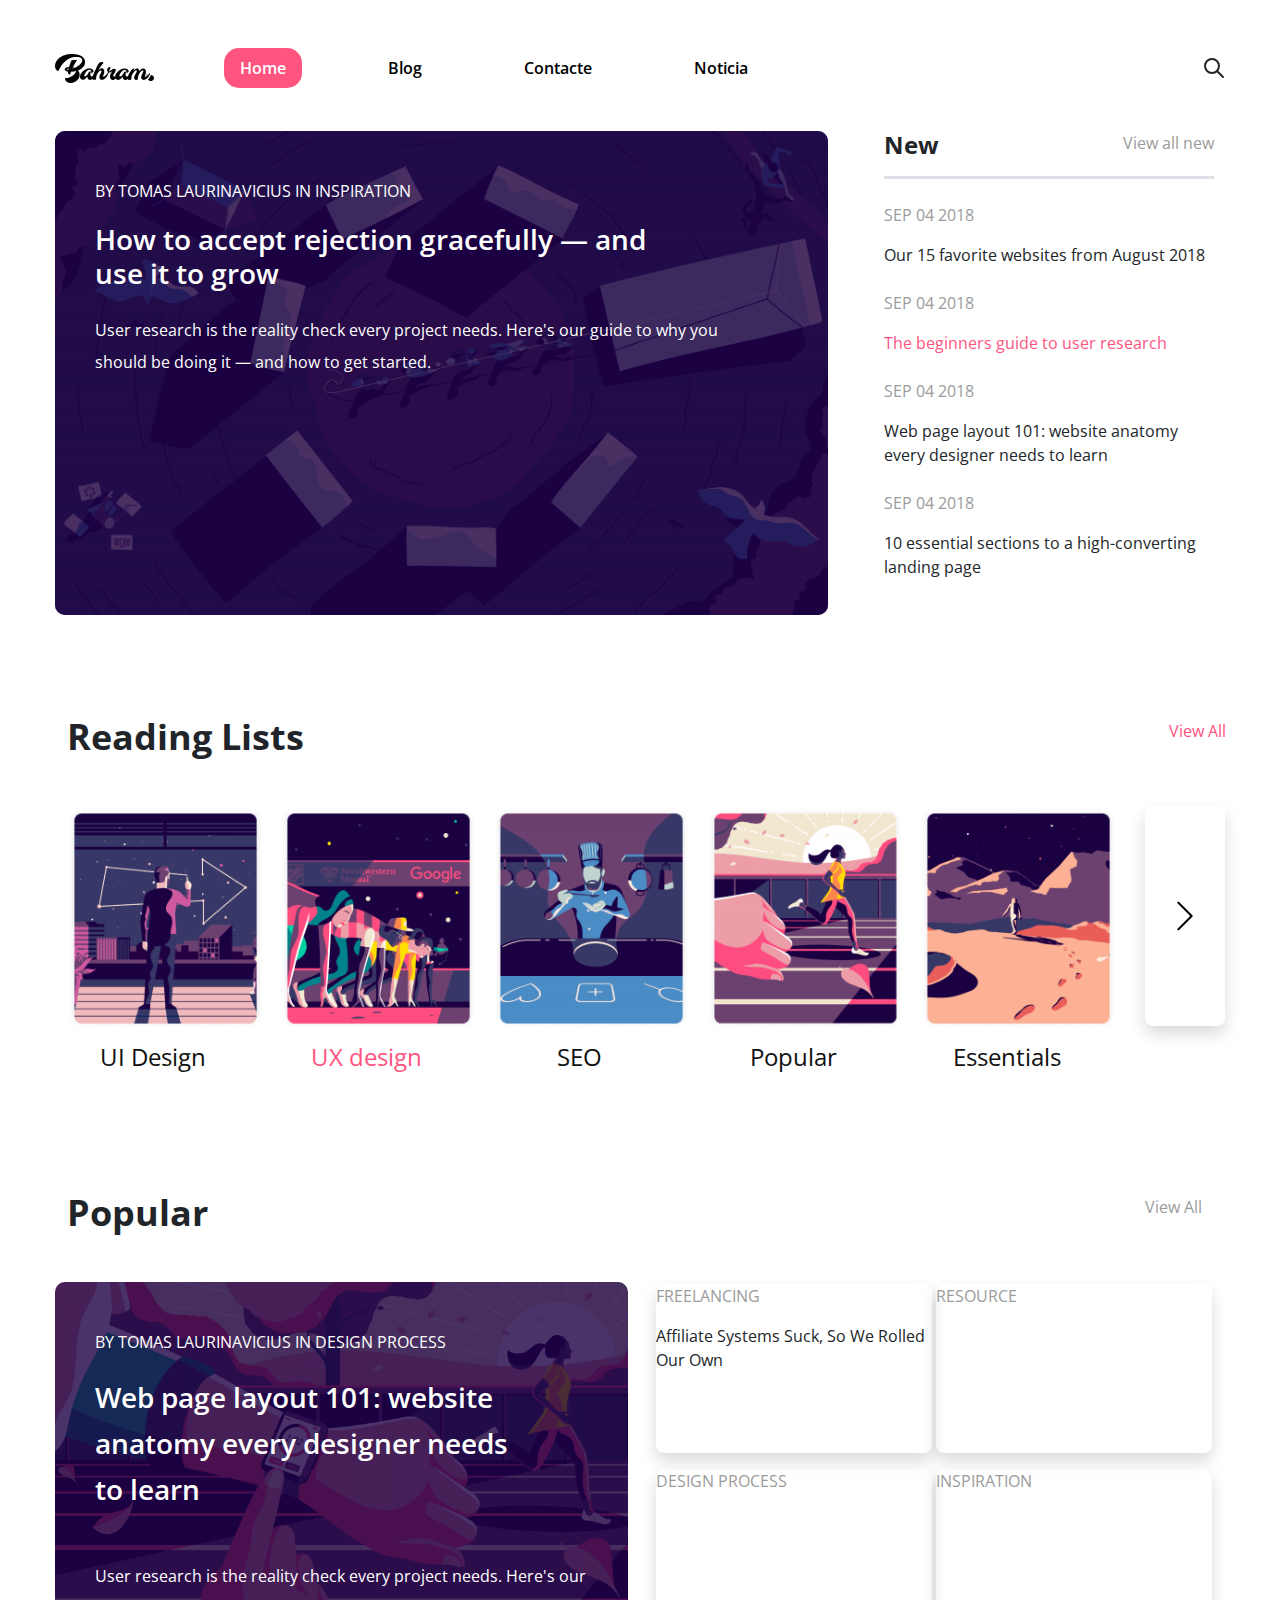
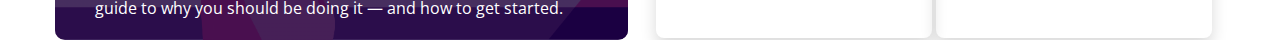
==== index.html @ f05c10e2 "Popular" ====
<!DOCTYPE html>
<html lang="es">
<head>
    <meta charset="UTF-8">
    <meta name="viewport" content="width=device-width, initial-scale=1.0">
    <link href="https://cdn.jsdelivr.net/npm/bootstrap@5.3.3/dist/css/bootstrap.min.css" rel="stylesheet" integrity="sha384-QWTKZyjpPEjISv5WaRU9OFeRpok6YctnYmDr5pNlyT2bRjXh0JMhjY6hW+ALEwIH" crossorigin="anonymous">
    <link rel="stylesheet" href="style/style.css">
    <title>Home</title>
</head>
<body>
    <nav class="nav mt-5 mx-auto" style="width: 1171px; top: 58px; height: 35px;">
        <img src="img/Group 13.png" alt="">
        <a class="nav-link active" href="index.html">Home</a>
        <a class="nav-link" href="blog.html">Blog</a>
        <a class="nav-link" href="contacte.html">Contacte</a>
        <a class="nav-link" href="noticia.html">Noticia</a>
        <svg class="ms-auto" xmlns="http://www.w3.org/2000/svg" width="24" height="24" viewBox="0 0 24 24" fill="none" stroke="currentColor" stroke-width="2" stroke-linecap="round" stroke-linejoin="round" class="icon icon-tabler icons-tabler-outline icon-tabler-search">
            <path stroke="none" d="M0 0h24v24H0z" fill="none" />
            <path d="M10 10m-7 0a7 7 0 1 0 14 0a7 7 0 1 0 -14 0" />
            <path d="M21 21l-6 -6" />
          </svg>
    </nav>
    <div class="container-fluid mt-5 mx-auto" style="width: 1171px;"">
        <div class="row">
            <div class="col-8 hero-section">
                <img src="img/a677a0724cc191592655845a5266a188.png" alt="Background Image" class="background-image">
                <div class="overlay"></div>
                <div class="content mt-4 ms-2">
                  <p class="mb-3">BY TOMAS LAURINAVICIUS IN INSPIRATION</p>
                  <h1 class="mb-4 me-4">How to accept rejection gracefully — and use it to grow</h1>
                  <p>User research is the reality check every project needs. Here's our guide to why you should be doing it — and how to get started.</p>
                </div>
              </div>
              <div class="col-4 flex-column ms-auto" style="width: 354px; height: 453px;">
                <div class="d-flex pb-2 border-3 border-bottom">
                      <h4>New</h4>
                      <a class="ms-auto" href="">View all new</a>
                </div>
                    <div class="mt-4" >
                        <p style="color: #9B9B9B;">SEP 04 2018</p>
                        <p>Our 15 favorite websites from August 2018</p>
                    </div>
                <div class="mt-4" >
                    <p style="color: #9B9B9B;">SEP 04 2018</p>
                    <p style="color: var(--pink);">The beginners guide to user research</p>
                </div>
                <div class="mt-4" >
                    <p style="color: #9B9B9B;">SEP 04 2018</p>
                    <p>Web page layout 101: website anatomy every designer needs to learn</p>
                </div>
                <div class="mt-4" >
                    <p style="color: #9B9B9B;">SEP 04 2018</p>
                    <p>10 essential sections to a high-converting landing page</p>
                </div>
            </div>  
        </div>
        <div class="reading-lists" style="width: 1171px; height: 376px;">
            <div class="d-flex">
                <h2 class="mb-5">Reading Lists</h2>
                <a class="ms-auto me-2 p-1" href="">View All</a>
            </div>
             <div class="targetes row" style="width: 1171px; height: 277px;">
                 <div style="width: 197px; height: 279px;"> 
                    <img class="mb-2" src="img/Card.png" alt="">
                    <p class="text-center">UI Design</p>
                </div>
                <div style="width: 197px; height: 279px;"> 
                    <img class="mb-2" src="img/Card (1).png" alt="">
                    <p class="text-center" style="color: var(--pink);">UX design</p>
                </div>
                <div style="width: 197px; height: 279px;"> 
                    <img class="mb-2" src="img/Card (2).png" alt="">
                    <p class="text-center">SEO</p>
                </div>
                <div style="width: 197px; height: 279px;"> 
                    <img class="mb-2" src="img/Card (3).png" alt="">
                    <p class="text-center">Popular</p>
                </div>
                <div class="me-4" style="width: 197px; height: 279px;"> 
                    <img class="mb-2" src="img/Card (4).png" alt="">
                    <p class="text-center">Essentials</p>
                </div>
                <div class="drag-right shadow rounded-3" style="width: 80px; height: 220px;">
                    <img class="mx-auto" src="img/right-arrow (1).png" alt="">
                </div>
            </div>
        </div>
        <div class="d-flex popular">
            <h2 class="mb-5">Popular</h2>
            <a class="ms-auto me-2 p-1" href="">View All</a>
        </div>
        <div class="row">
            <div class="col-6 hero-section-popular" style="width: 573px; height: 358px;">
                <img src="img/d3fda0de9f2787bb0ec6930c5475d3fd.png" alt="Background Image" class="background-image" style="width: 573px; height: 358px;">
                <div class="overlay" style="width: 573px; height: 358px;"></div>
                <div class="content-popular mt-4 ms-2 me-2">
                  <p class="mb-3">BY TOMAS LAURINAVICIUS IN DESIGN PROCESS</p>
                  <h3 class="mb-5 me-5 ">Web page layout 101: website anatomy every designer needs to learn</h3>
                  <p>User research is the reality check every project needs. Here's our guide to why you should be doing it — and how to get started.</p>
                </div>
              </div>
              <div class="col-6 row ms-1 my-auto">
                <div class="col-6">
                    <div class="shadow rounded-3 mb-3" style="width: 276px; height: 169px;">
                        <p class="m" style="color: #9B9B9B;">FREELANCING</p>
                        <p class="">Affiliate Systems Suck, So We Rolled Our Own</p>
                    </div>
                    <div class="shadow rounded-3" style="width: 276px; height: 169px;">
                        <p style="color: #9B9B9B;">DESIGN PROCESS</p>
                        <p></p>
                  </div>
                </div>
                <div class="col-6 ">
                    <div class="shadow rounded-3 mb-3" style="width: 276px; height: 169px;">
                        <p style="color: #9B9B9B;">RESOURCE</p>
                        <p></p>
                  </div>
                  <div class="shadow rounded-3 " style="width: 276px; height: 169px;">
                    <p style="color: #9B9B9B;">INSPIRATION</p>
                    <p></p>
              </div>
                </div>
            </div>  
        </div>


    </div>

</body>
<script src="https://cdn.jsdelivr.net/npm/@popperjs/core@2.11.8/dist/umd/popper.min.js" integrity="sha384-I7E8VVD/ismYTF4hNIPjVp/Zjvgyol6VFvRkX/vR+Vc4jQkC+hVqc2pM8ODewa9r" crossorigin="anonymous"></script>
<script src="https://cdn.jsdelivr.net/npm/bootstrap@5.3.3/dist/js/bootstrap.min.js" integrity="sha384-0pUGZvbkm6XF6gxjEnlmuGrJXVbNuzT9qBBavbLwCsOGabYfZo0T0to5eqruptLy" crossorigin="anonymous"></script>
<script src="js/linkactiu.js"></script>
</html>
---- style/style.css ----
@import url('https://fonts.googleapis.com/css2?family=Caveat:wght@400..700&family=Lato:ital,wght@0,100;0,300;0,400;0,700;0,900;1,100;1,300;1,400;1,700;1,900&family=Open+Sans:ital,wght@0,300..800;1,300..800&family=Roboto:ital,wght@0,100;0,300;0,400;0,500;0,700;0,900;1,100;1,300;1,400;1,500;1,700;1,900&display=swap');

:root{
    --pink: #FF5480;
}

body{
    font-family: 'Open Sans', sans-serif;
    font-weight: 400;
    border-color: #D8D8D8;
}

.nav-link{
    text-decoration: none;
    color: #000000  ;
    font-weight: 600;
    margin-left: 70px;
}

h2{
    font-size: 36px;
    font-weight: 700;
}

.nav-link:hover{
    color: #000000;
}

a{
    text-decoration: none;
    color: #9B9B9B;
}

.title{
    font-size: 28px;
}

h6{
    font-size: 16px;
}

nav{
    
    background-color: #ffffff;
    display: flex;
    align-items: center;
}


.container-fluid{
    margin-top: 100px;
}

.container-fluid h4{
    font-weight: 700;
}



.nav-link.active{
    background-color: var(--pink);
    color: #FFFFFF;
    border-radius: 15px;
}

.hero-section {
    position: relative;
    width: 773px;
    height: 484px;
    display: flex;
    color: white;
    font-family: 'Open', sans-serif;
  }

  .background-image {
    border-radius: 10px;
    position: absolute;
    top: 0;
    left: 0;
    width: 100%;
    height: 100%;
    object-fit: cover; /* Para ajustar la imagen */
    z-index: 1;
  }

  .overlay {
    border-radius: 10px;
    position: absolute;
    top: 0;
    left: 0;
    width: 100%;
    height: 100%;
    background-color: rgba(27, 0, 66,0.8); /* Cambia el color y la opacidad */
    z-index: 2;
  }
  
  .content {
    width: 668px;
    height: 236px;
    line-height: 2;
    font-family: 'Open Sans', sans-serif;
    color: #FFFFFF;
    z-index: 3; /* Se asegura que esté sobre la imagen y el overlay */
    padding: 20px;
  }

  .content h1 {
    font-size: 28px;
    font-weight: 600;
  }

/*Reading Lists*/

.reading-lists{
    margin-top: 100px;
    font-size: 28px;
}

.reading-lists a{
    font-size: 16px;
    text-decoration: none;
    color: var(--pink);
}

.reading-lists h2{
    font-weight: 700;
}

.targetes{
    color: #111210;
    justify-content: space-between;
}

.targetes img{
    width: 197px;
    height: 225px;
}

.targetes p{
    font-size: 24px;
}

.drag-right img{
    width: 32px;
    height: 32px;
}

.drag-right{
    align-items: center;
    display: flex;
}

/*Popular*/


.popular-image{
    border-radius: 10px;
    position: absolute;
    top: 0;
    left: 0;
    width: 100%;
    height: 100%;
    object-fit: cover; /* Para ajustar la imagen */
    z-index: 1;
}

.hero-section-popular{
    position: relative;
    width: 773px;
    height: 484px;
    display: flex;
    color: white;
    font-family: 'Open', sans-serif;
}

.content-popular{
    width: 668px;
    height: 236px;
    line-height: 2;
    font-family: 'Open Sans', sans-serif;
    color: #FFFFFF;
    z-index: 3; /* Se asegura que esté sobre la imagen y el overlay */
    padding: 20px;

}

.content-popular h3{
    font-size: 28px;
    font-weight: 600;
    line-height: 46px;
}

.popular{
    margin-top: 100px;
}
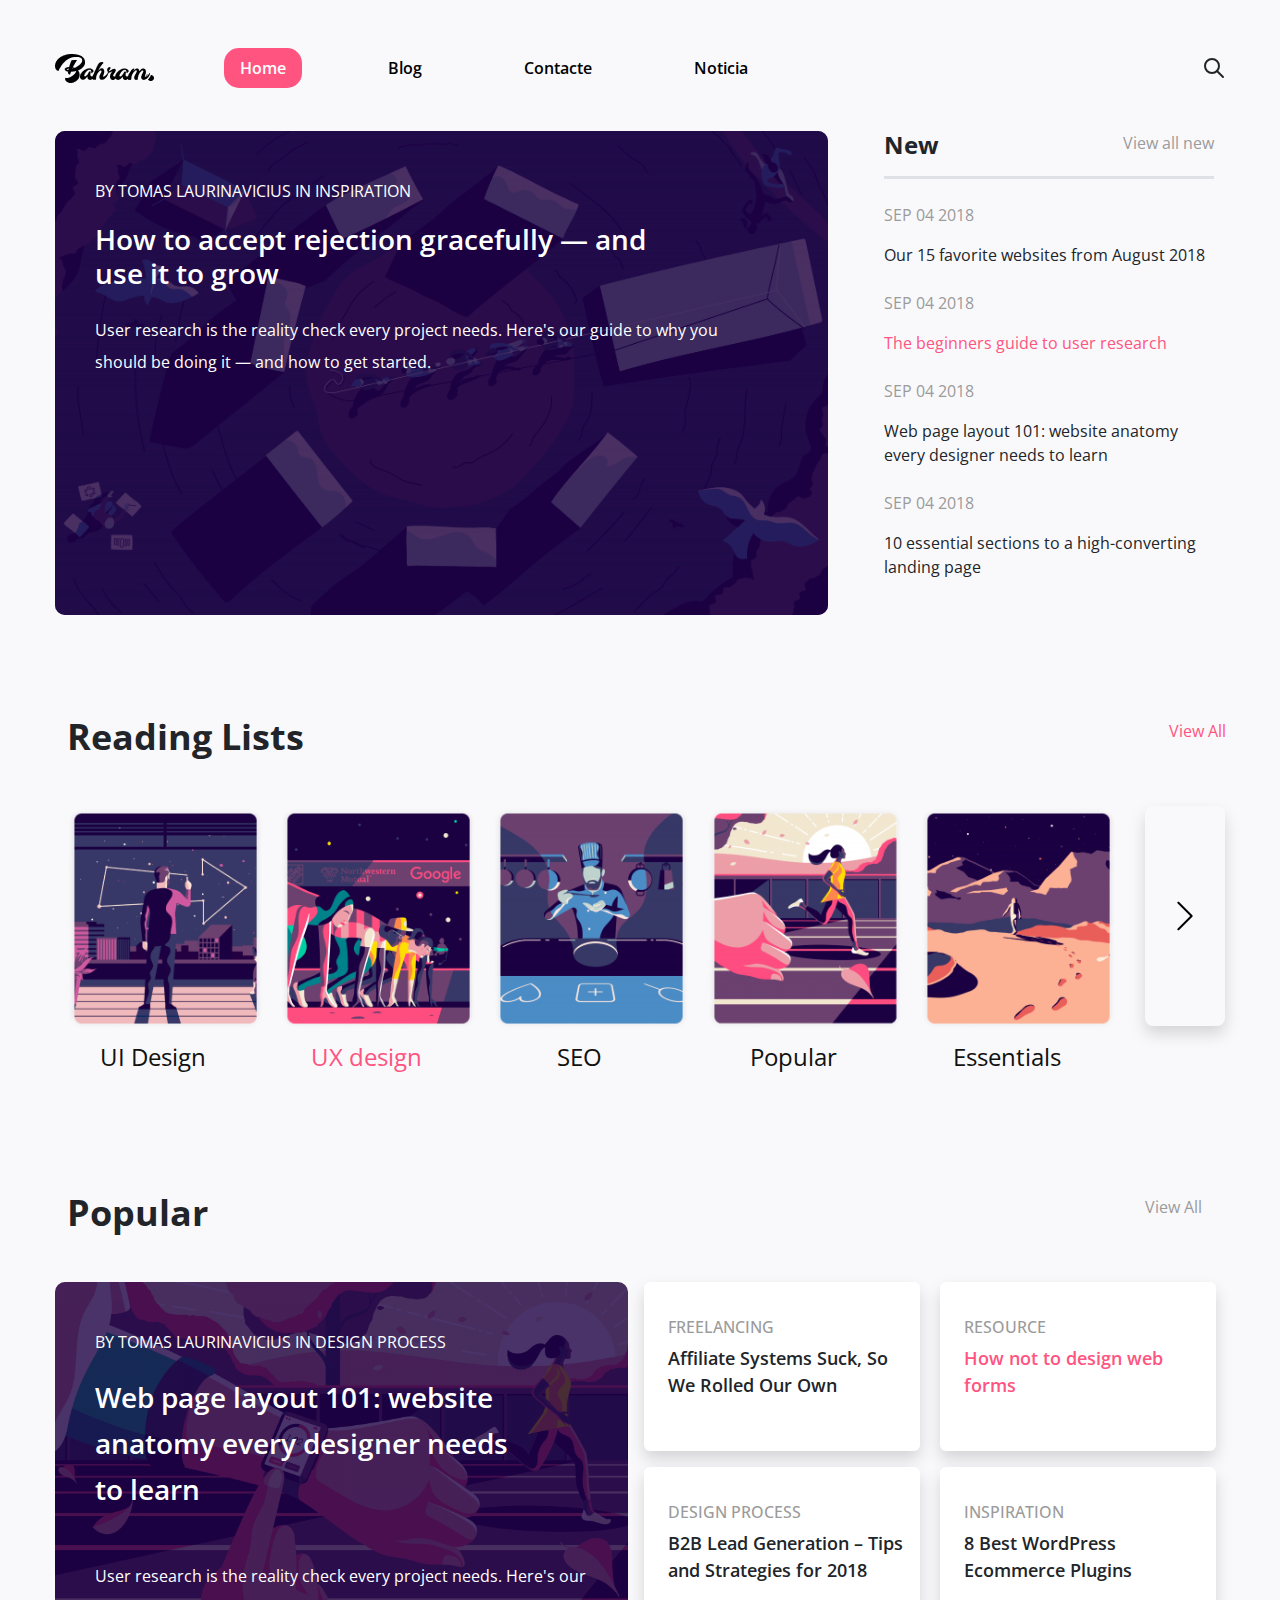
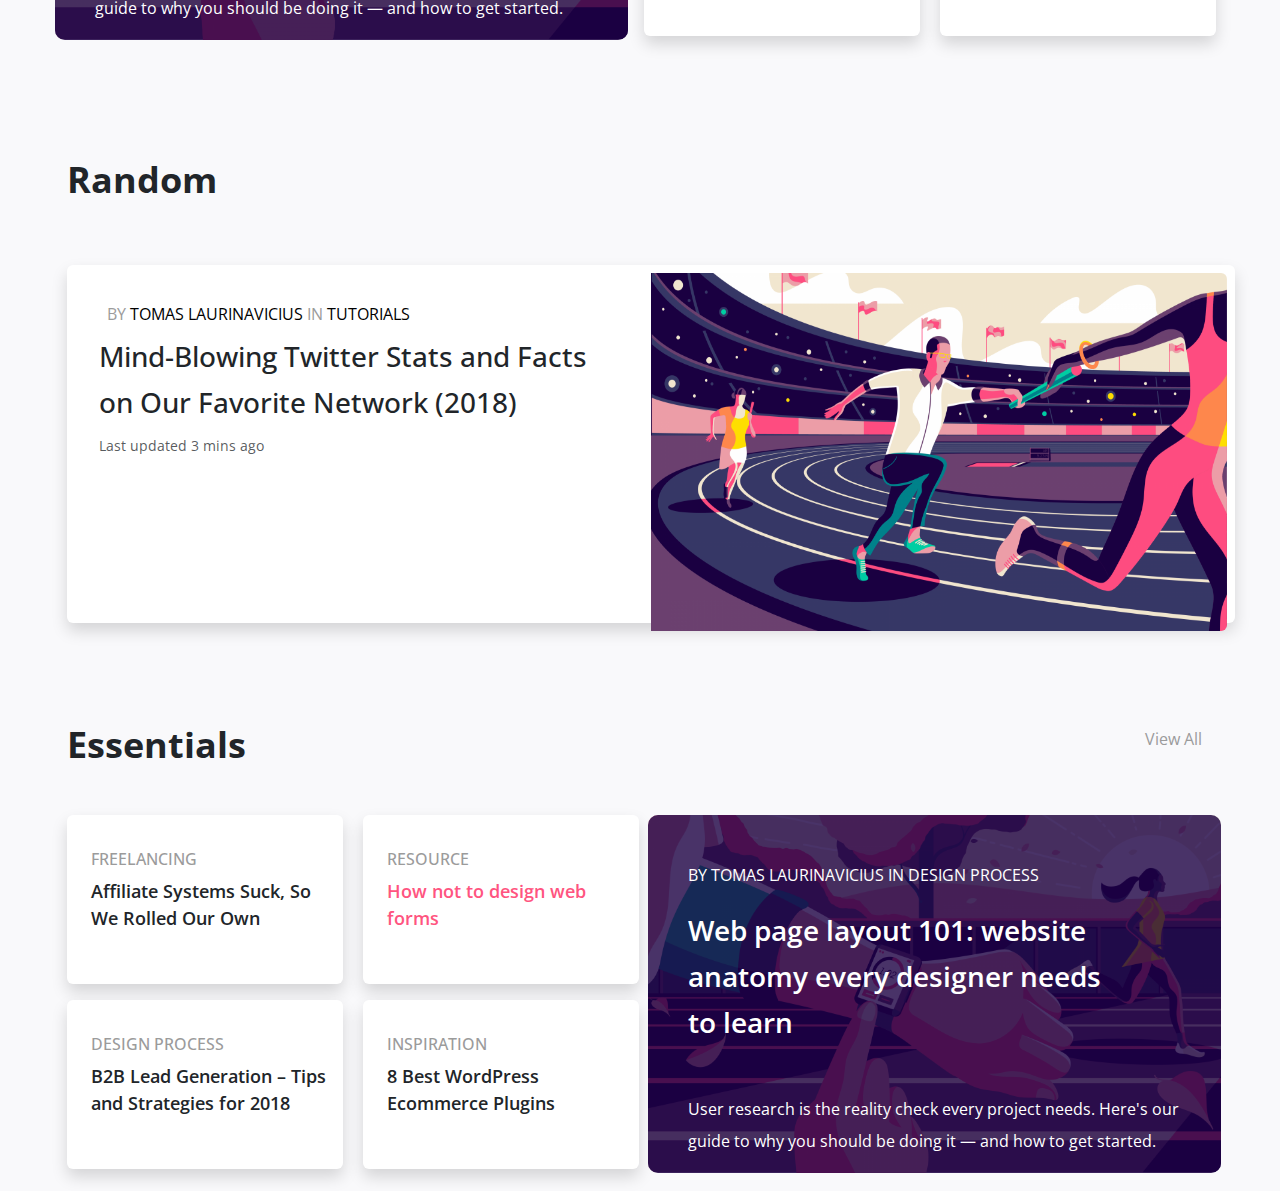
==== commit 255c2df2: "DIA 6 Popular acabat i començament Random i essentials" ====
--- a/index.html
+++ b/index.html
@@ -8,7 +8,7 @@
     <title>Home</title>
 </head>
 <body>
-    <nav class="nav mt-5 mx-auto" style="width: 1171px; top: 58px; height: 35px;">
+    <nav class="nav mt-5 mx-auto" style="width: 1171px; top: 58px; height: 35px; background-color: #F9F9FB;">
         <img src="img/Group 13.png" alt="">
         <a class="nav-link active" href="index.html">Home</a>
         <a class="nav-link" href="blog.html">Blog</a>
@@ -85,11 +85,11 @@
                 </div>
             </div>
         </div>
-        <div class="d-flex popular">
+        <div class="d-flex popular" >
             <h2 class="mb-5">Popular</h2>
             <a class="ms-auto me-2 p-1" href="">View All</a>
         </div>
-        <div class="row">
+        <div class="row" style="width: 1171px; height: 376px;"      >
             <div class="col-6 hero-section-popular" style="width: 573px; height: 358px;">
                 <img src="img/d3fda0de9f2787bb0ec6930c5475d3fd.png" alt="Background Image" class="background-image" style="width: 573px; height: 358px;">
                 <div class="overlay" style="width: 573px; height: 358px;"></div>
@@ -99,31 +99,101 @@
                   <p>User research is the reality check every project needs. Here's our guide to why you should be doing it — and how to get started.</p>
                 </div>
               </div>
-              <div class="col-6 row ms-1 my-auto">
+              <div class="col-6 d-flex ms-1">
+                <div class="col-6 me-3">
+                    <div class="card mb-3 shadow p-2 mb-3 bg-body-white rounded border-0" style="width: 276px; height: 169px;">
+                        <div class="card-content my-auto me-2">
+                            <h3 class="ms-3" style="color: #9B9B9B;">FREELANCING</h3>
+                            <p class="ms-3">Affiliate Systems Suck, So We Rolled Our Own</p>
+                        </div>
+                    </div>
+                    <div class="card shadow p-2 mb-2 bg-body-white rounded border-0" style="width: 276px; height: 169px;">
+                        <div class="card-content my-auto me-2">
+                            <h3 class="ms-3" style="color: #9B9B9B;">DESIGN PROCESS</h3>
+                            <p class="ms-3">B2B Lead Generation – Tips and Strategies for 2018</p>
+                        </div>
+                    </div>
+                </div>
                 <div class="col-6">
-                    <div class="shadow rounded-3 mb-3" style="width: 276px; height: 169px;">
-                        <p class="m" style="color: #9B9B9B;">FREELANCING</p>
-                        <p class="">Affiliate Systems Suck, So We Rolled Our Own</p>
-                    </div>
-                    <div class="shadow rounded-3" style="width: 276px; height: 169px;">
-                        <p style="color: #9B9B9B;">DESIGN PROCESS</p>
-                        <p></p>
+                    <div class="card mb-3 shadow p-2 mb-2 bg-body-white rounded border-0" style="width: 276px; height: 169px;">
+                        <div class="card-content my-auto me-2">
+                            <h3 class="ms-3" style="color: #9B9B9B;">RESOURCE</h3>
+                            <p class="ms-3" style="color: var(--pink);">How not to design web forms</p>
+                        </div>
+                    </div>
+                    <div class="card shadow p-2 mb-2 bg-body-white rounded border-0" style="width: 276px; height: 169px;">
+                        <div class="card-content my-auto me-2">
+                            <h3 class="ms-3" style="color: #9B9B9B;">INSPIRATION</h3>
+                            <p class="ms-3">8 Best WordPress Ecommerce Plugins</p>
+                        </div>
+                    </div>
+                </div>
+                </div>
+            </div>  
+            <div class="d-flex popular" >
+                <h2 class="mb-5">Random</h2>
+            </div>
+            <div class="card shadow p-2 mb-2 bg-body-white rounded border-0 mt-3" style="width: 1168px; height: 358px;">
+                <div class="row g-0">
+                    <div class="col-md-6">
+                        <div class="card-body ms-2 mt-3 me-5">
+                            <h5 class="card-title ms-2" style="font-size: 16px; color: #9B9B9B;">BY <span>TOMAS LAURINAVICIUS</span> IN <span>TUTORIALS</span></h5>
+                            <h3 class="card-text" style="line-height: 46px;">Mind-Blowing Twitter Stats and Facts on Our Favorite Network (2018)</h3>
+                            <p class="card-text"><small class="text-body-secondary">Last updated 3 mins ago</small></p>
+                        </div>
+                    </div>
+                    <div class="col-md-6">
+                      <img src="/img/f96850cf3246f748abfaed6c47db9667.png" class="img-fluid rounded-end" alt="..." style="width: 638px; height: 358px;">
+                    </div>
+                </div>
+              </div>
+              <div class="d-flex popular" >
+                <h2 class="mb-5">Essentials</h2>
+                <a class="ms-auto me-2 p-1" href="">View All</a>
+            </div>
+            
+            <div class="row" style="width: 1171px; height: 376px;">
+                <div class="col-6 d-flex me-2">
+                    <div class="col-6 me-3">
+                        <div class="card mb-3 shadow p-2 mb-2 bg-body-white rounded border-0" style="width: 276px; height: 169px;">
+                            <div class="card-content my-auto me-2">
+                                <h3 class="ms-3" style="color: #9B9B9B;">FREELANCING</h3>
+                                <p class="ms-3">Affiliate Systems Suck, So We Rolled Our Own</p>
+                            </div>
+                        </div>
+                        <div class="card shadow p-2 mb-2 bg-body-white rounded border-0" style="width: 276px; height: 169px;">
+                            <div class="card-content my-auto me-2">
+                                <h3 class="ms-3" style="color: #9B9B9B;">DESIGN PROCESS</h3>
+                                <p class="ms-3">B2B Lead Generation – Tips and Strategies for 2018</p>
+                            </div>
+                        </div>
+                    </div>
+                    <div class="col-6">
+                        <div class="card mb-3 shadow p-2 mb-2 bg-body-white rounded border-0" style="width: 276px; height: 169px;">
+                            <div class="card-content my-auto me-2">
+                                <h3 class="ms-3" style="color: #9B9B9B;">RESOURCE</h3>
+                                <p class="ms-3" style="color: var(--pink);">How not to design web forms</p>
+                            </div>
+                        </div>
+                        <div class="card shadow p-2 mb-2 bg-body-white rounded border-0" style="width: 276px; height: 169px;">
+                            <div class="card-content my-auto me-2">
+                                <h3 class="ms-3" style="color: #9B9B9B;">INSPIRATION</h3>
+                                <p class="ms-3">8 Best WordPress Ecommerce Plugins</p>
+                            </div>
+                        </div>
+                    </div>
+                    </div>
+                <div class="col-6 hero-section-popular" style="width: 573px; height: 358px;">
+                    <img src="img/d3fda0de9f2787bb0ec6930c5475d3fd.png" alt="Background Image" class="background-image" style="width: 573px; height: 358px;">
+                    <div class="overlay" style="width: 573px; height: 358px;"></div>
+                    <div class="content-popular mt-4 ms-2 me-2">
+                      <p class="mb-3">BY TOMAS LAURINAVICIUS IN DESIGN PROCESS</p>
+                      <h3 class="mb-5 me-5 ">Web page layout 101: website anatomy every designer needs to learn</h3>
+                      <p>User research is the reality check every project needs. Here's our guide to why you should be doing it — and how to get started.</p>
+                    </div>
                   </div>
-                </div>
-                <div class="col-6 ">
-                    <div class="shadow rounded-3 mb-3" style="width: 276px; height: 169px;">
-                        <p style="color: #9B9B9B;">RESOURCE</p>
-                        <p></p>
-                  </div>
-                  <div class="shadow rounded-3 " style="width: 276px; height: 169px;">
-                    <p style="color: #9B9B9B;">INSPIRATION</p>
-                    <p></p>
-              </div>
-                </div>
-            </div>  
-        </div>
 
-
+        </div>
     </div>
 
 </body>
--- a/style/style.css
+++ b/style/style.css
@@ -8,6 +8,7 @@
     font-family: 'Open Sans', sans-serif;
     font-weight: 400;
     border-color: #D8D8D8;
+    background-color: #F9F9FB;
 }
 
 .nav-link{
@@ -15,6 +16,7 @@
     color: #000000  ;
     font-weight: 600;
     margin-left: 70px;
+    
 }
 
 h2{
@@ -193,3 +195,28 @@
 .popular{
     margin-top: 100px;
 }
+
+/*Cards*/
+
+.card-content h3{
+font-size: 16px;
+}
+
+.card-content p{
+    font-size: 18px;
+    font-weight: 600;
+}
+
+.card{
+    margin-bottom: 20px;
+    border-radius: 10px;
+}
+
+/*Random*/
+
+h5 {
+    font-weight: 400;
+}
+h5 span{
+    color: #000000;
+}
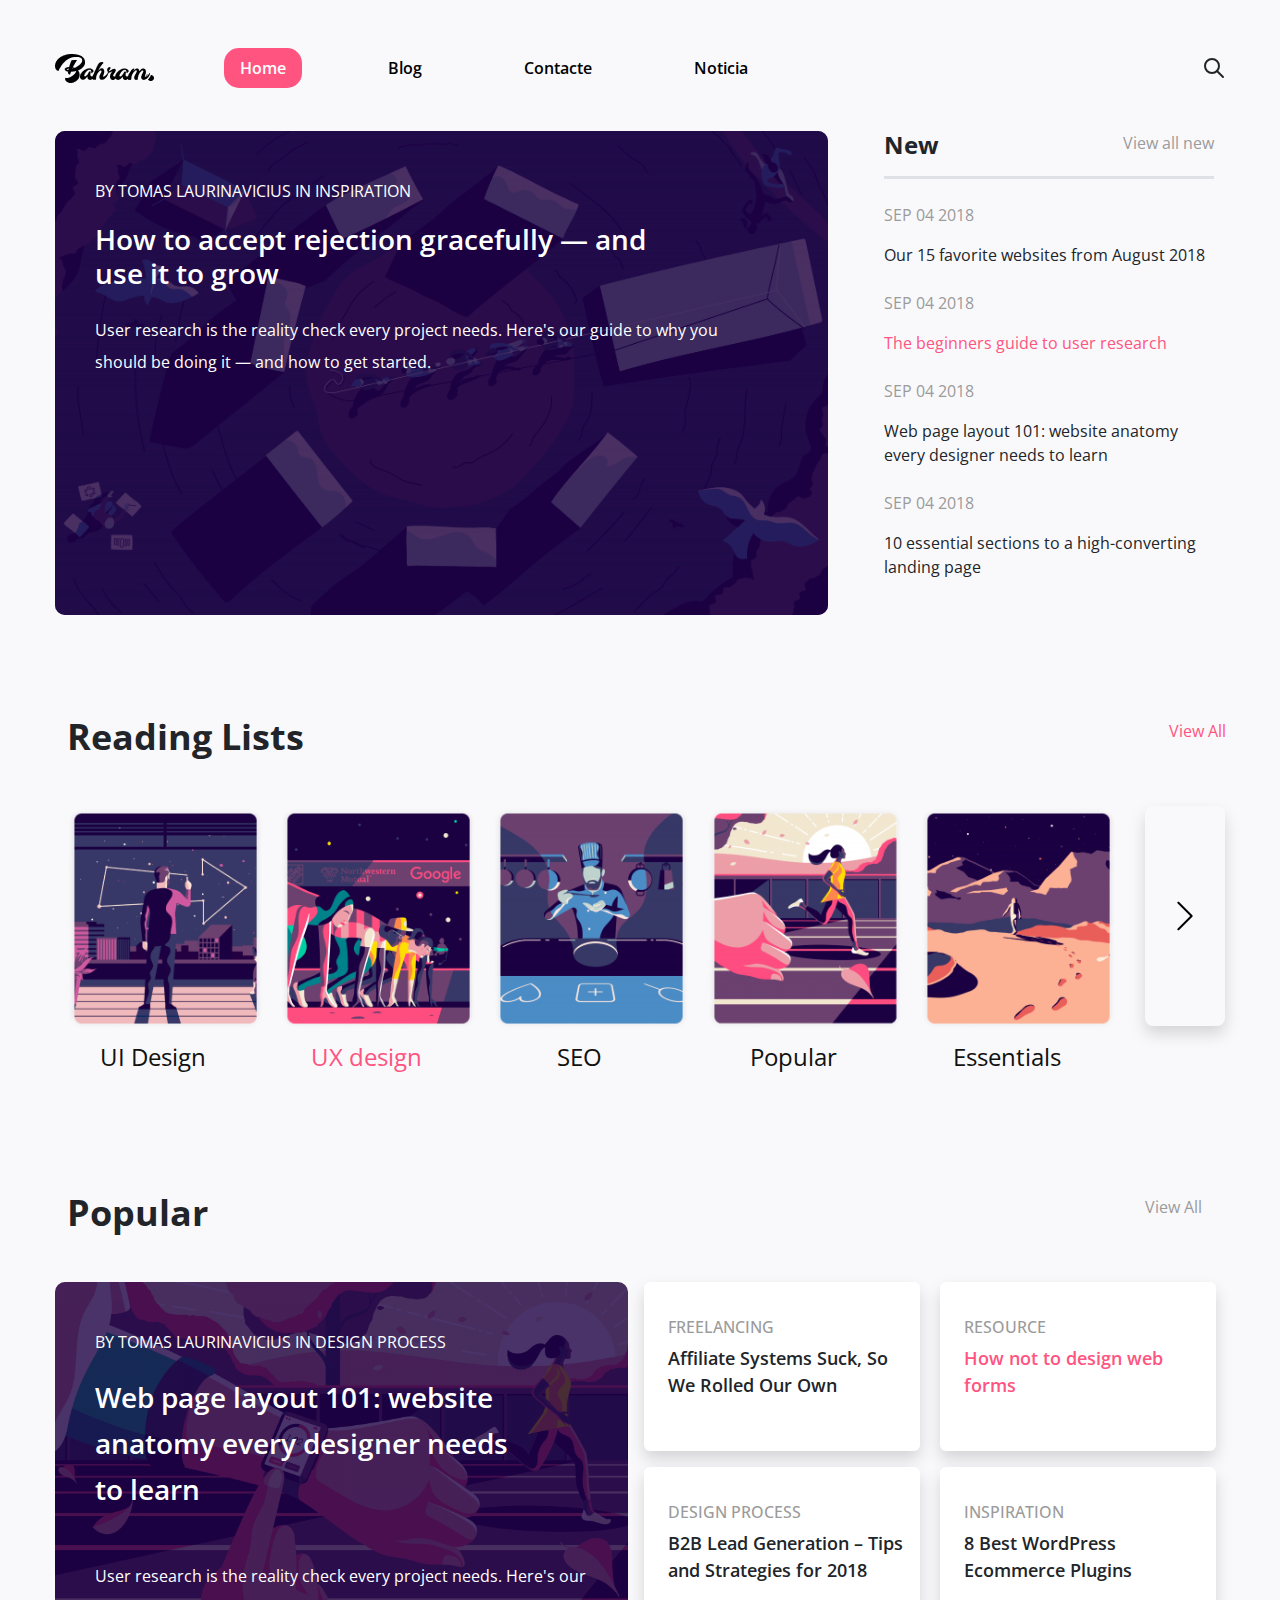
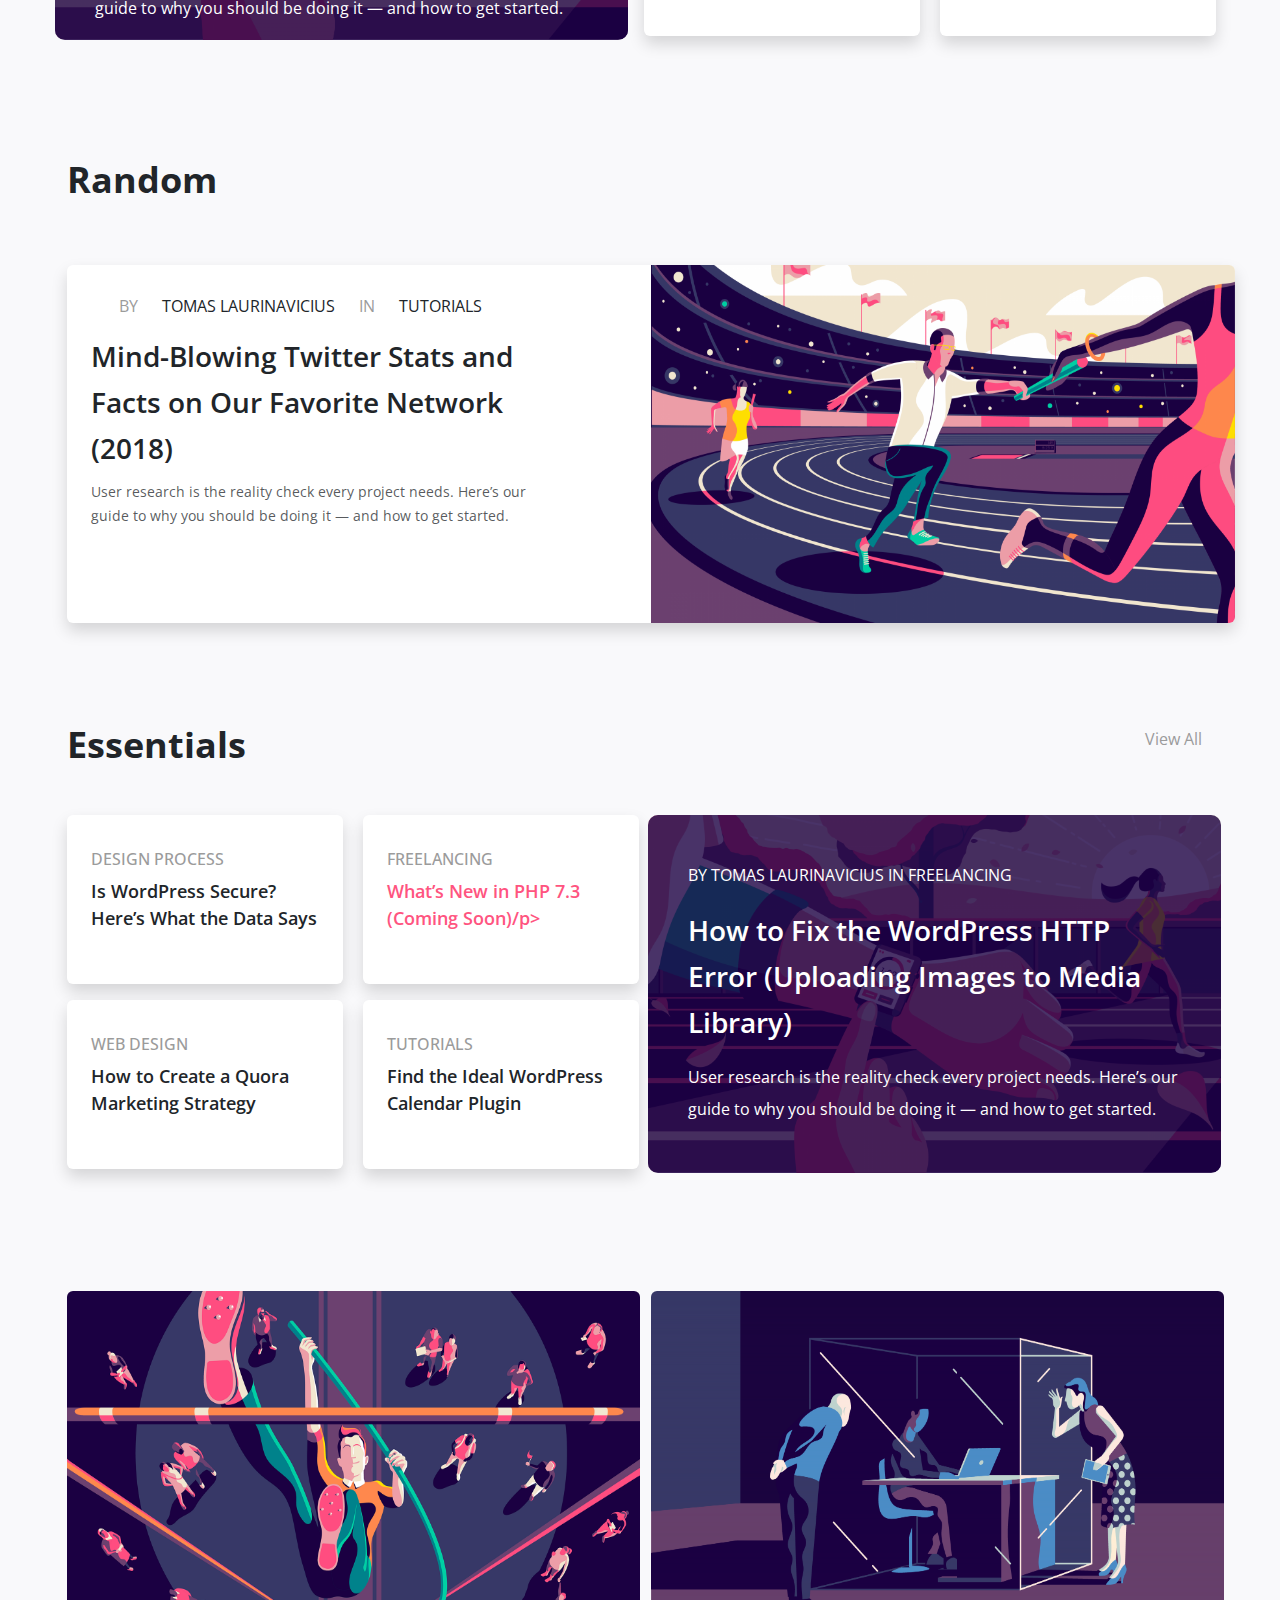
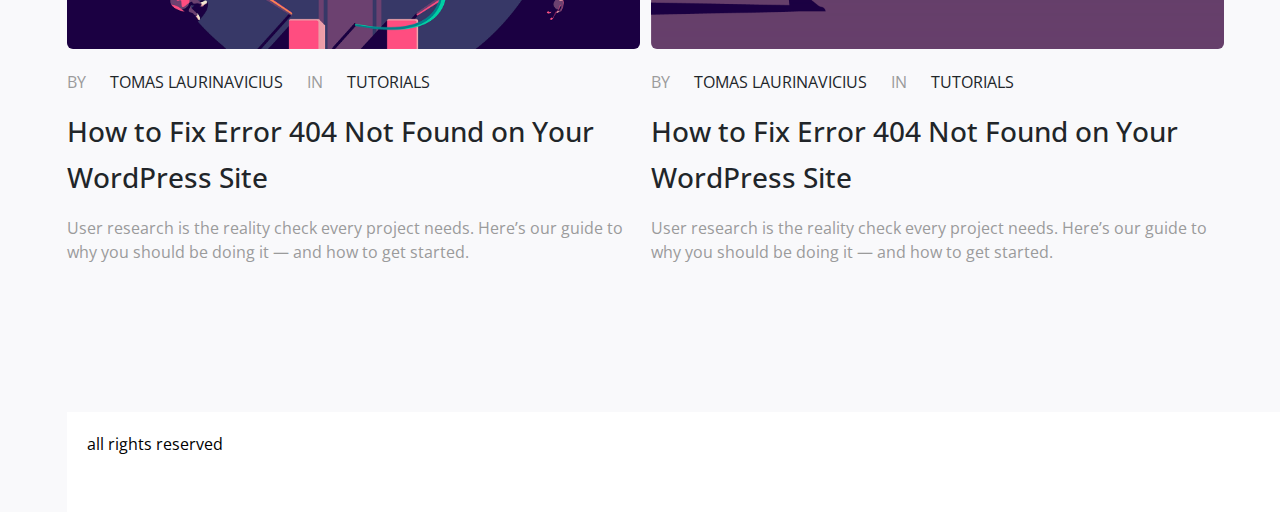
==== commit 831bab60: "Començament footer" ====
--- a/index.html
+++ b/index.html
@@ -85,7 +85,7 @@
                 </div>
             </div>
         </div>
-        <div class="d-flex popular" >
+        <div class="d-flex margin-content" >
             <h2 class="mb-5">Popular</h2>
             <a class="ms-auto me-2 p-1" href="">View All</a>
         </div>
@@ -130,16 +130,16 @@
                 </div>
                 </div>
             </div>  
-            <div class="d-flex popular" >
+            <div class="d-flex margin-content">
                 <h2 class="mb-5">Random</h2>
             </div>
-            <div class="card shadow p-2 mb-2 bg-body-white rounded border-0 mt-3" style="width: 1168px; height: 358px;">
+            <div class="card shadow  mb-2 bg-body-white rounded border-0 mt-3" style="width: 1168px; height: 358px;">
                 <div class="row g-0">
                     <div class="col-md-6">
-                        <div class="card-body ms-2 mt-3 me-5">
-                            <h5 class="card-title ms-2" style="font-size: 16px; color: #9B9B9B;">BY <span>TOMAS LAURINAVICIUS</span> IN <span>TUTORIALS</span></h5>
+                        <div class="card-body ms-2 mt-3">
+                            <h5 class="card-title mb-3 ms-2" style="font-size: 16px;"><span>BY</span> TOMAS LAURINAVICIUS <span>IN</span> TUTORIALS</h5>
                             <h3 class="card-text" style="line-height: 46px;">Mind-Blowing Twitter Stats and Facts on Our Favorite Network (2018)</h3>
-                            <p class="card-text"><small class="text-body-secondary">Last updated 3 mins ago</small></p>
+                            <p class="card-text"><small class="text-body-secondary">User research is the reality check every project needs. Here’s our guide to why you should be doing it — and how to get started.</small></p>
                         </div>
                     </div>
                     <div class="col-md-6">
@@ -147,7 +147,7 @@
                     </div>
                 </div>
               </div>
-              <div class="d-flex popular" >
+              <div class="d-flex margin-content" >
                 <h2 class="mb-5">Essentials</h2>
                 <a class="ms-auto me-2 p-1" href="">View All</a>
             </div>
@@ -157,28 +157,28 @@
                     <div class="col-6 me-3">
                         <div class="card mb-3 shadow p-2 mb-2 bg-body-white rounded border-0" style="width: 276px; height: 169px;">
                             <div class="card-content my-auto me-2">
-                                <h3 class="ms-3" style="color: #9B9B9B;">FREELANCING</h3>
-                                <p class="ms-3">Affiliate Systems Suck, So We Rolled Our Own</p>
+                                <h3 class="ms-3" style="color: #9B9B9B;">DESIGN PROCESS</h3>
+                                <p class="ms-3">Is WordPress Secure? Here’s What the Data Says</p>
                             </div>
                         </div>
                         <div class="card shadow p-2 mb-2 bg-body-white rounded border-0" style="width: 276px; height: 169px;">
                             <div class="card-content my-auto me-2">
-                                <h3 class="ms-3" style="color: #9B9B9B;">DESIGN PROCESS</h3>
-                                <p class="ms-3">B2B Lead Generation – Tips and Strategies for 2018</p>
+                                <h3 class="ms-3" style="color: #9B9B9B;">WEB DESIGN</h3>
+                                <p class="ms-3">How to Create a Quora Marketing Strategy</p>
                             </div>
                         </div>
                     </div>
                     <div class="col-6">
                         <div class="card mb-3 shadow p-2 mb-2 bg-body-white rounded border-0" style="width: 276px; height: 169px;">
                             <div class="card-content my-auto me-2">
-                                <h3 class="ms-3" style="color: #9B9B9B;">RESOURCE</h3>
-                                <p class="ms-3" style="color: var(--pink);">How not to design web forms</p>
+                                <h3 class="ms-3" style="color: #9B9B9B;">FREELANCING</h3>
+                                <p class="ms-3" style="color: var(--pink);">What’s New in PHP 7.3 (Coming Soon)/p>
                             </div>
                         </div>
                         <div class="card shadow p-2 mb-2 bg-body-white rounded border-0" style="width: 276px; height: 169px;">
                             <div class="card-content my-auto me-2">
-                                <h3 class="ms-3" style="color: #9B9B9B;">INSPIRATION</h3>
-                                <p class="ms-3">8 Best WordPress Ecommerce Plugins</p>
+                                <h3 class="ms-3" style="color: #9B9B9B;">TUTORIALS</h3>
+                                <p class="ms-3">Find the Ideal WordPress Calendar Plugin</p>
                             </div>
                         </div>
                     </div>
@@ -187,15 +187,39 @@
                     <img src="img/d3fda0de9f2787bb0ec6930c5475d3fd.png" alt="Background Image" class="background-image" style="width: 573px; height: 358px;">
                     <div class="overlay" style="width: 573px; height: 358px;"></div>
                     <div class="content-popular mt-4 ms-2 me-2">
-                      <p class="mb-3">BY TOMAS LAURINAVICIUS IN DESIGN PROCESS</p>
-                      <h3 class="mb-5 me-5 ">Web page layout 101: website anatomy every designer needs to learn</h3>
-                      <p>User research is the reality check every project needs. Here's our guide to why you should be doing it — and how to get started.</p>
-                    </div>
-                  </div>
-
+                      <p class="mb-3">BY   TOMAS LAURINAVICIUS   IN   FREELANCING</p>
+                      <h3 class="mb-3 me-3 ">How to Fix the WordPress HTTP Error (Uploading Images to Media Library)</h3>
+                      <p>User research is the reality check every project needs. Here’s our guide to why you should be doing it — and how to get started.</p>
+                    </div>
+                </div>
+        </div>
+        <div class="row margin-content" style="width: 1169px; height: 621px; margin-bottom: 100px;">
+            <div class="col-md-6">
+                <div class="img">
+                    <img src="img/c43cd0ff91e63f4764bbbccd7b4d2901.png" alt="..." class="rounded" style="width: 573px; height: 358px;">
+                </div>
+                <div class="body mt-4">
+                    <h5 class="card-title mb-3" style="font-size: 16px;"><span class="ms-0">BY</span> TOMAS LAURINAVICIUS <span>IN</span> TUTORIALS</h5>
+                    <h3 class="card-text mb-3" style="line-height: 46px;">How to Fix Error 404 Not Found on Your WordPress Site</h3>
+                    <p class="card-text" style="color: var(--gray);">User research is the reality check every project needs. Here’s our guide to why you should be doing it — and how to get started.</></p>
+                </div>
+            </div>
+            <div class="col-md-6">
+                <div class="img">
+                    <img src="img/f706d991629bbb29f024127b5f062f04.png" alt="..." class="rounded" style="width: 573px; height: 358px;">
+                </div>
+                <div class="body mt-4">
+                    <h5 class="card-title mb-3" style="font-size: 16px;"><span class="ms-0">BY</span> TOMAS LAURINAVICIUS <span>IN</span> TUTORIALS</h5>
+                    <h3 class="card-text mb-3" style="line-height: 46px;">How to Fix Error 404 Not Found on Your WordPress Site</h3>
+                    <p class="card-text" style="color: var(--gray);">User research is the reality check every project needs. Here’s our guide to why you should be doing it — and how to get started.</></p>
+                </div>
         </div>
     </div>
-
+    <footer class="" style="width: 2103px; height: 100px;">
+        <div class="content-footer my-auto">
+            <p>all rights reserved</p>
+        </div>
+    </footer>
 </body>
 <script src="https://cdn.jsdelivr.net/npm/@popperjs/core@2.11.8/dist/umd/popper.min.js" integrity="sha384-I7E8VVD/ismYTF4hNIPjVp/Zjvgyol6VFvRkX/vR+Vc4jQkC+hVqc2pM8ODewa9r" crossorigin="anonymous"></script>
 <script src="https://cdn.jsdelivr.net/npm/bootstrap@5.3.3/dist/js/bootstrap.min.js" integrity="sha384-0pUGZvbkm6XF6gxjEnlmuGrJXVbNuzT9qBBavbLwCsOGabYfZo0T0to5eqruptLy" crossorigin="anonymous"></script>
--- a/style/style.css
+++ b/style/style.css
@@ -2,6 +2,7 @@
 
 :root{
     --pink: #FF5480;
+    --gray: #9B9B9B;
 }
 
 body{
@@ -192,7 +193,7 @@
     line-height: 46px;
 }
 
-.popular{
+.margin-content{
     margin-top: 100px;
 }
 
@@ -212,11 +213,31 @@
     border-radius: 10px;
 }
 
+.card-body{
+    margin-right: 100px;
+}
+
+.card-body h3{
+    font-weight: 600;
+}
+
 /*Random*/
 
 h5 {
     font-weight: 400;
 }
 h5 span{
+    color: var(--gray);
+    margin-left: 20px;
+    margin-right: 20px;
+}
+
+/*Footer*/
+
+footer{
+    background-color: #ffffff;
     color: #000000;
-}
+    padding: 20px;
+}
+
+
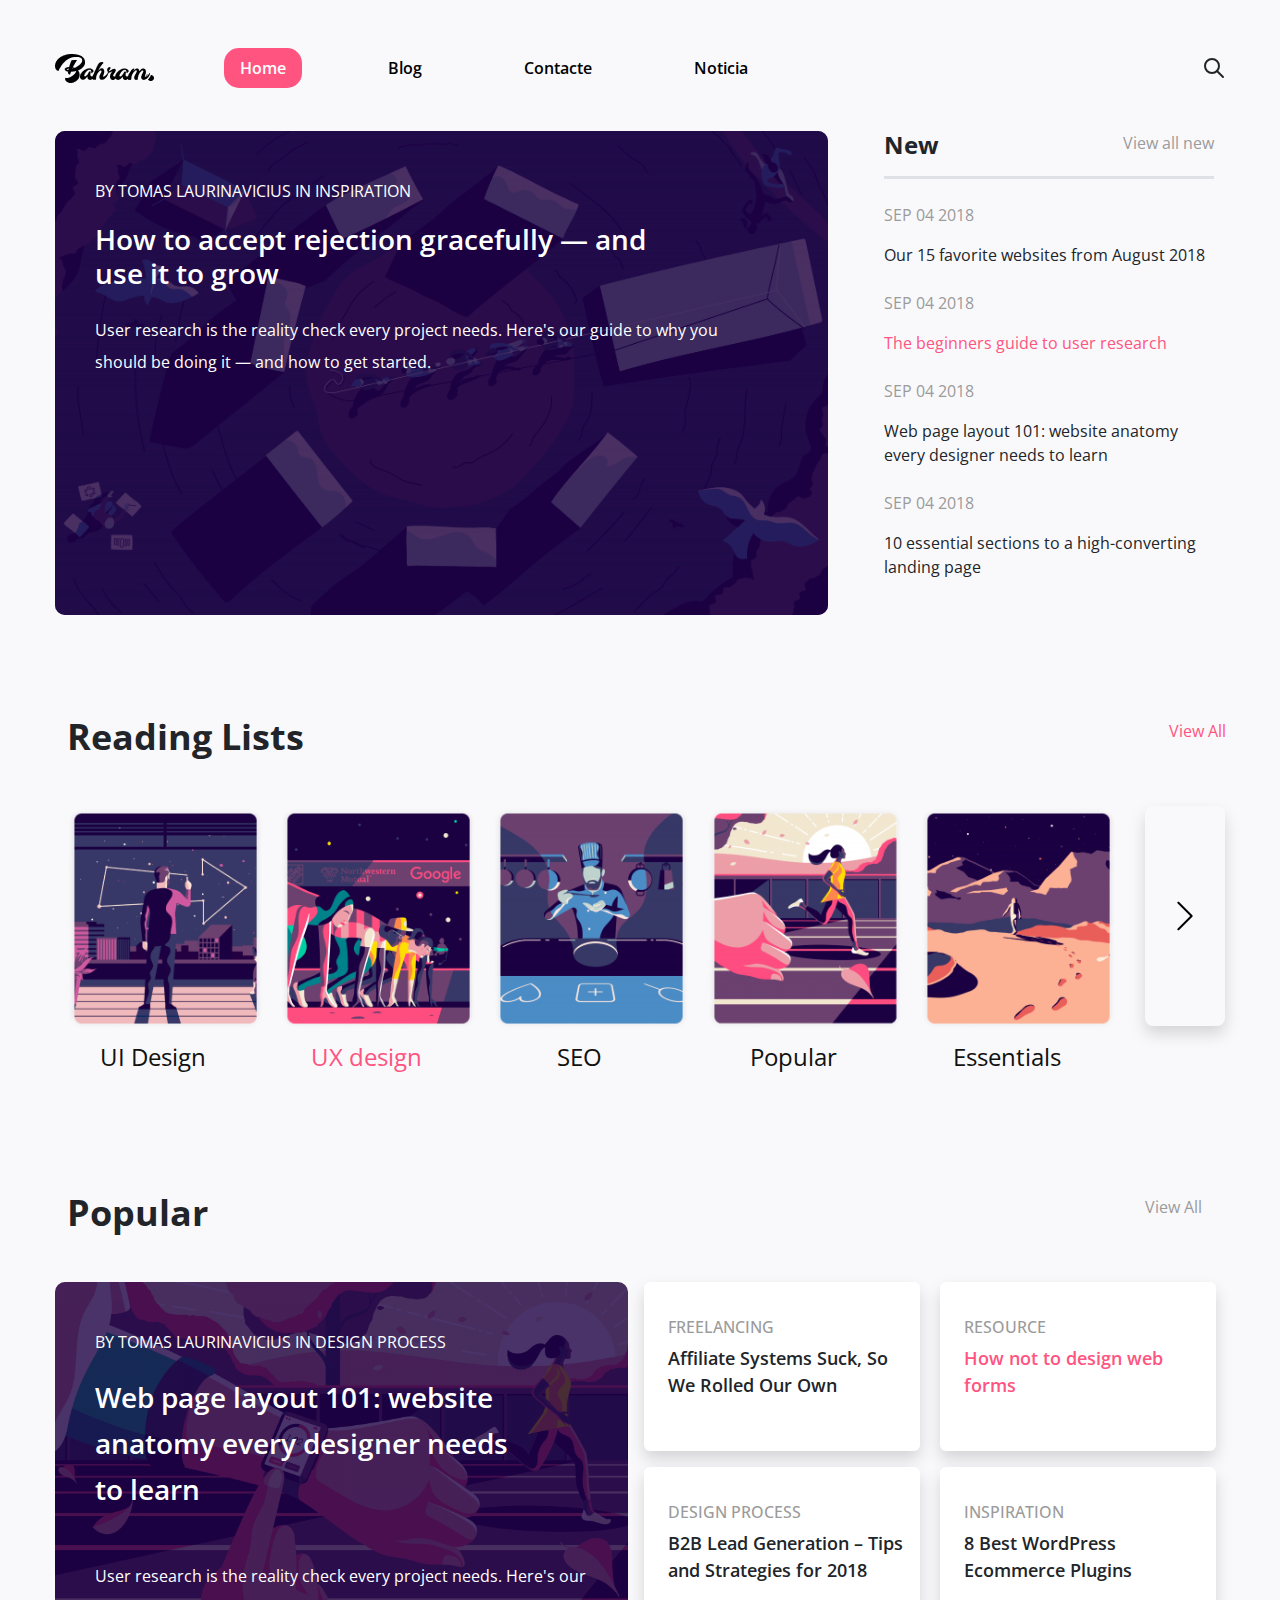
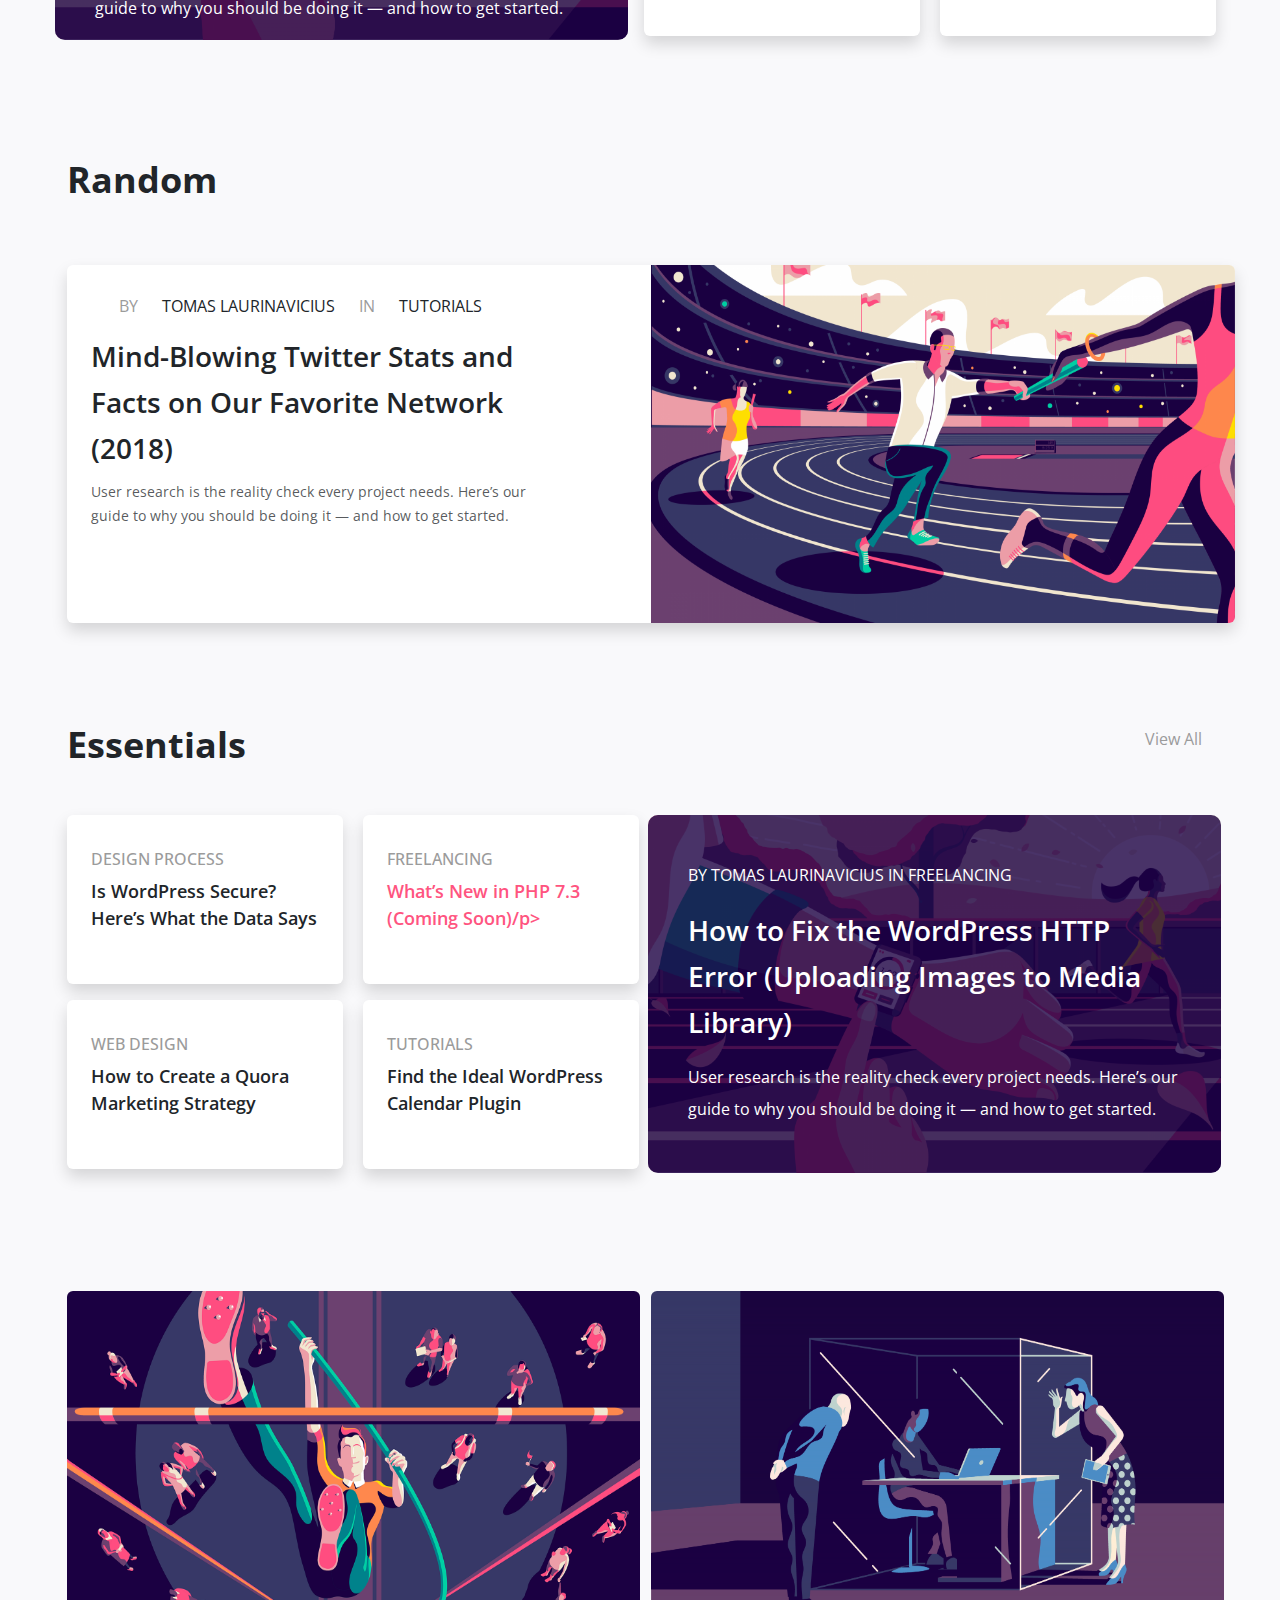
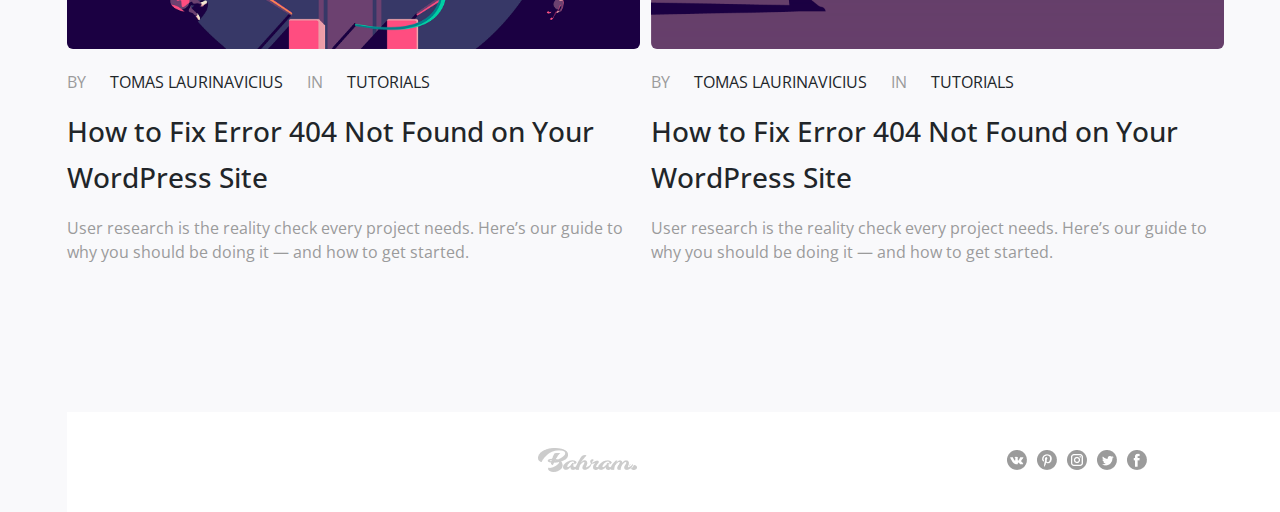
==== commit 7457b864: "footer" ====
--- a/index.html
+++ b/index.html
@@ -143,7 +143,7 @@
                         </div>
                     </div>
                     <div class="col-md-6">
-                      <img src="/img/f96850cf3246f748abfaed6c47db9667.png" class="img-fluid rounded-end" alt="..." style="width: 638px; height: 358px;">
+                      <img src="img/f96850cf3246f748abfaed6c47db9667.png" class="img-fluid rounded-end" alt="..." style="width: 638px; height: 358px;">
                     </div>
                 </div>
               </div>
@@ -215,11 +215,15 @@
                 </div>
         </div>
     </div>
-    <footer class="" style="width: 2103px; height: 100px;">
-        <div class="content-footer my-auto">
-            <p>all rights reserved</p>
-        </div>
-    </footer>
+    <footer style="width: 2103px; height: 100px;">
+        <div class="footer-content mt-3" ">
+          <img  src="img/Group 13 (1).png" alt="">
+          <div class="social-icons">
+            <img src="img/Social Media.png" alt="">
+          </div>
+          <div class="footer-rights" style="color: var(--gray);">All Rights Reserved 2018 3layers</div>
+        </div>
+      </footer>
 </body>
 <script src="https://cdn.jsdelivr.net/npm/@popperjs/core@2.11.8/dist/umd/popper.min.js" integrity="sha384-I7E8VVD/ismYTF4hNIPjVp/Zjvgyol6VFvRkX/vR+Vc4jQkC+hVqc2pM8ODewa9r" crossorigin="anonymous"></script>
 <script src="https://cdn.jsdelivr.net/npm/bootstrap@5.3.3/dist/js/bootstrap.min.js" integrity="sha384-0pUGZvbkm6XF6gxjEnlmuGrJXVbNuzT9qBBavbLwCsOGabYfZo0T0to5eqruptLy" crossorigin="anonymous"></script>
--- a/style/style.css
+++ b/style/style.css
@@ -234,10 +234,45 @@
 
 /*Footer*/
 
-footer{
-    background-color: #ffffff;
-    color: #000000;
-    padding: 20px;
-}
-
-
+footer {
+    background-color: #fff; /* Fondo del footer */
+    color: #fff; /* Texto blanco */
+    text-align: center;
+    padding: 20px 0;
+    position: relative;
+    font-size: 14px;
+  }
+
+  .footer-content {
+    display: flex;
+    justify-content: space-between;
+    align-items: center;
+    max-width: 1200px;
+    margin: 0 auto;
+    padding: 0 20px;
+  }
+
+  .footer-logo {
+    font-family: 'Cursive', serif;
+    font-size: 18px;
+    color: #fff;
+  }
+
+  .footer-rights {
+    font-size: 12px;
+    color: #aaa;
+  }
+
+  .social-icons {
+    display: flex;
+    gap: 10px;
+  }
+
+  .social-icons a {
+    text-decoration: none;
+    color: #fff;
+    font-size: 18px;
+    transition: color 0.3s;
+  }
+
+
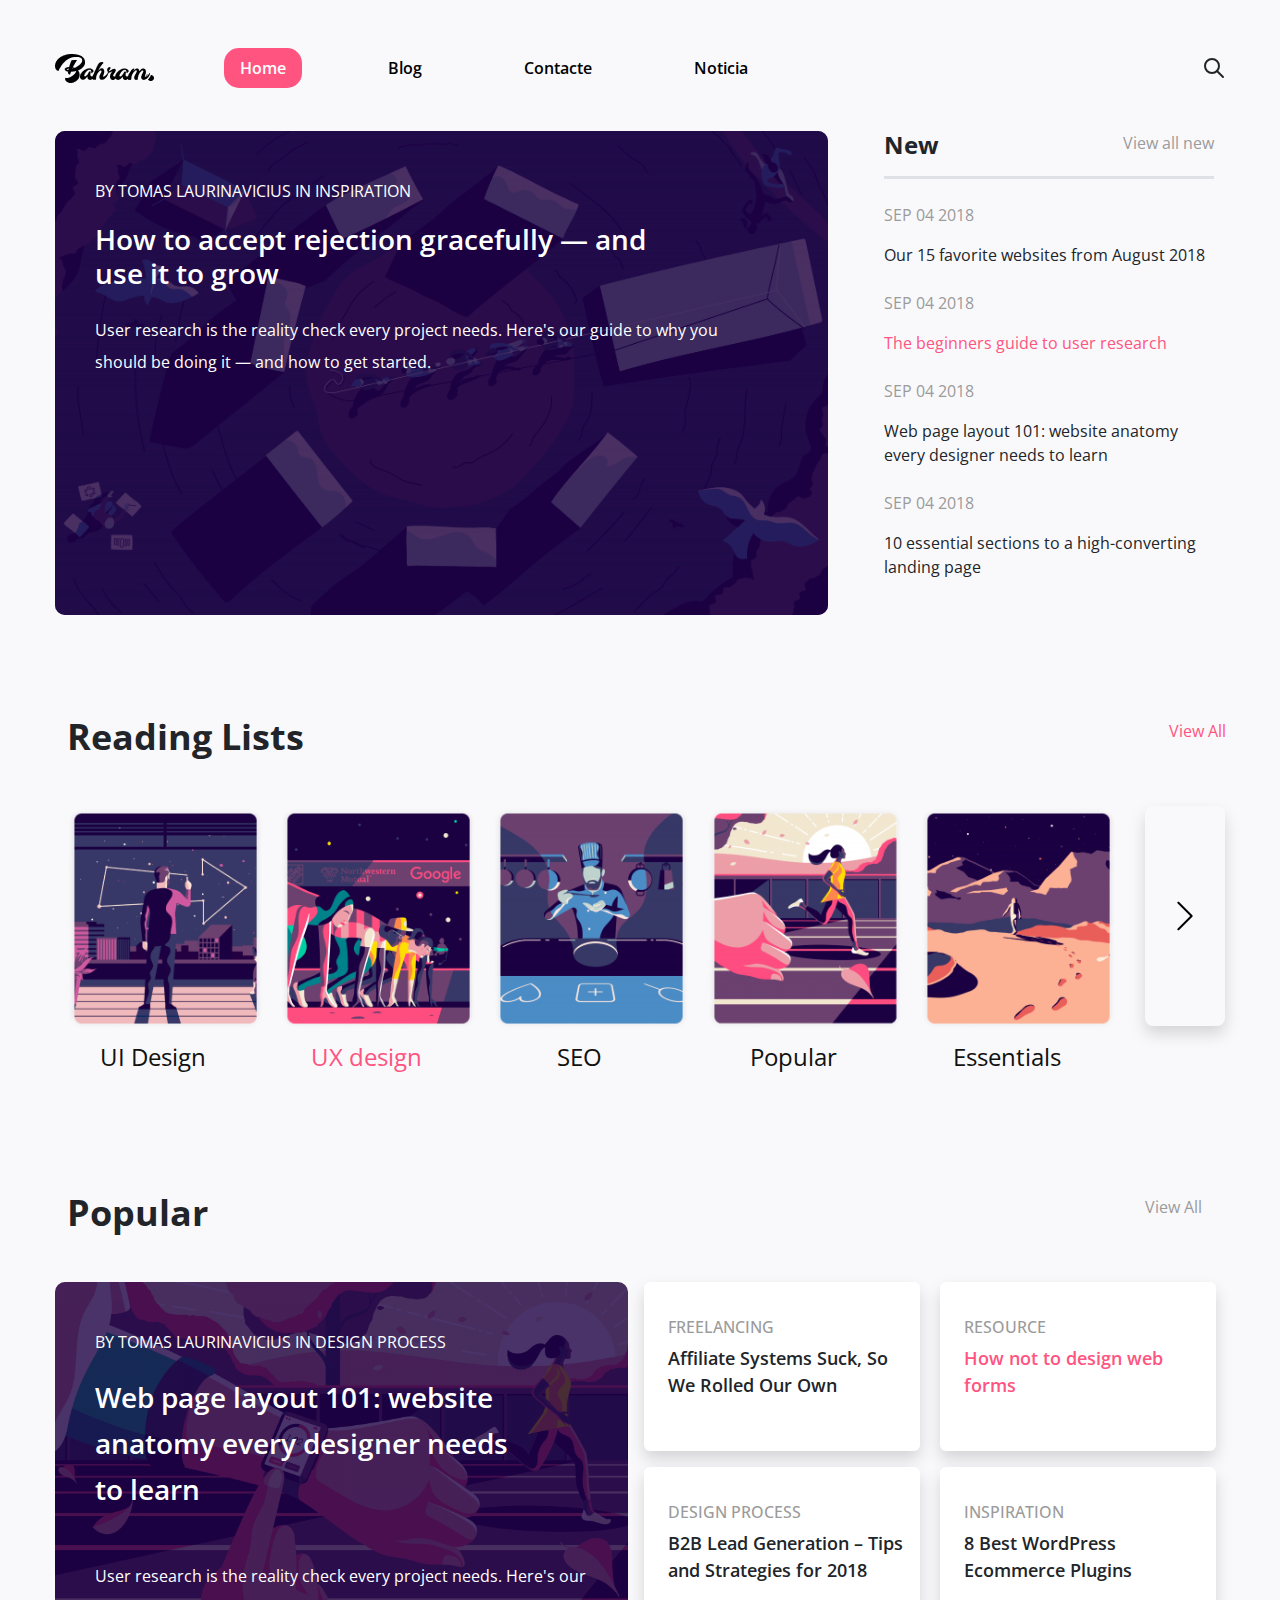
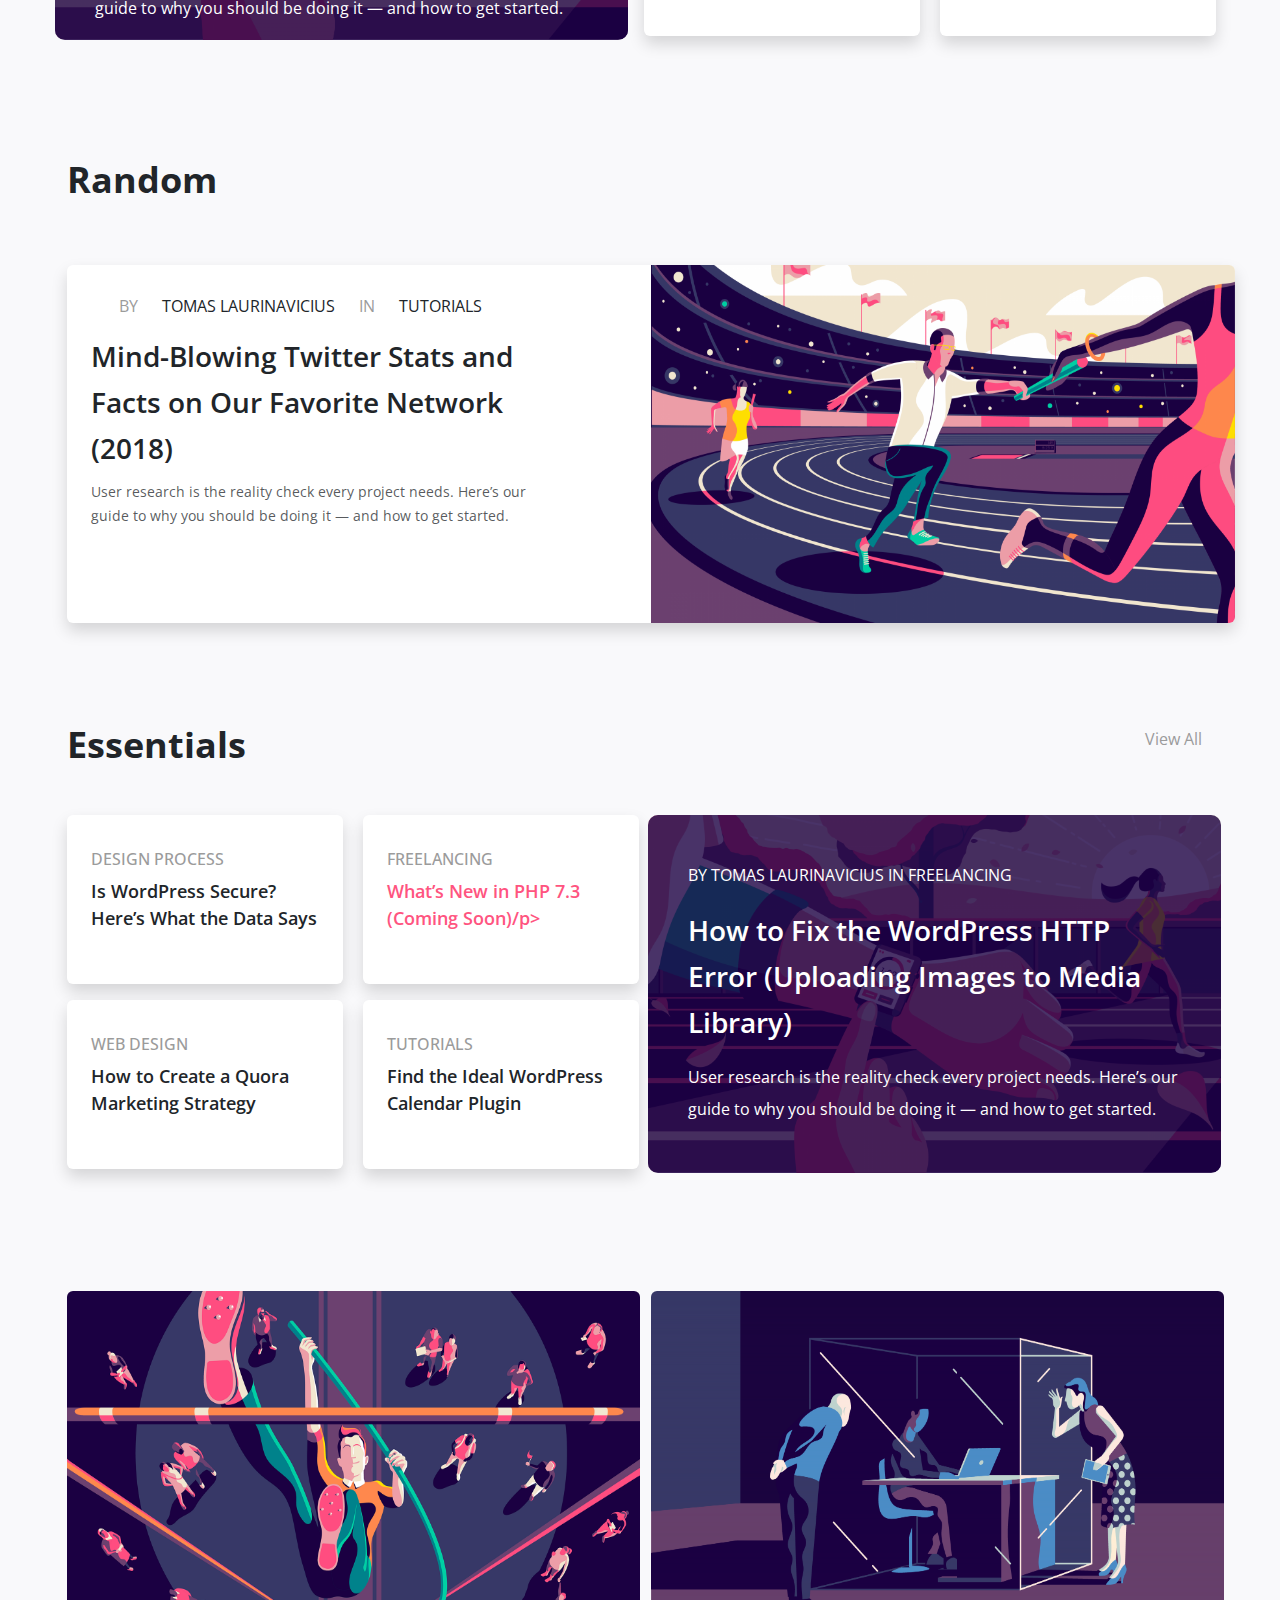
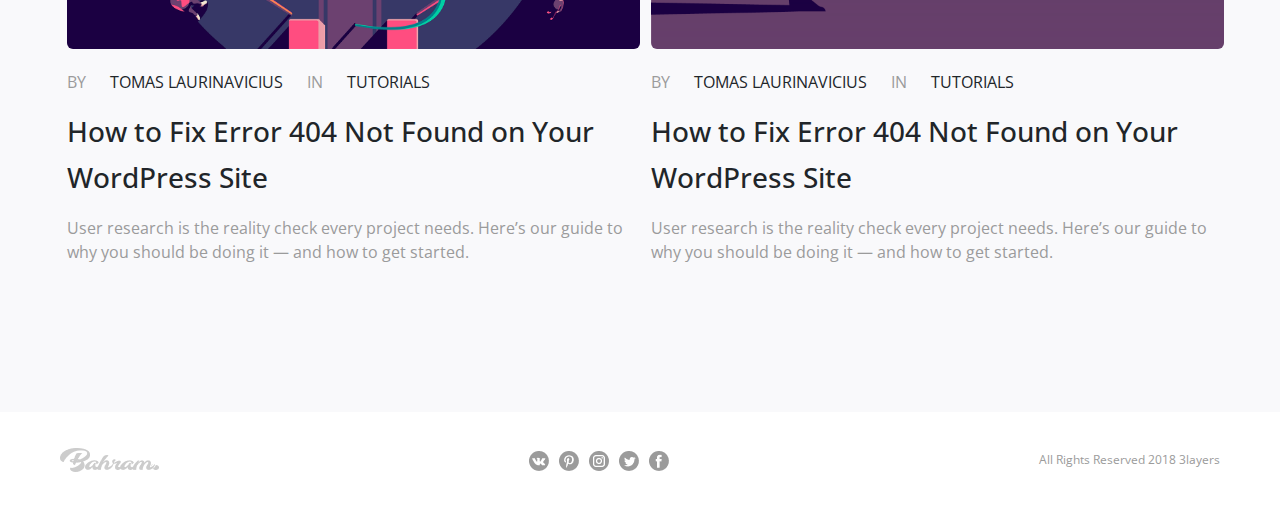
==== commit 67a95f49: "clonació repositori" ====
--- a/index.html
+++ b/index.html
@@ -11,7 +11,7 @@
     <nav class="nav mt-5 mx-auto" style="width: 1171px; top: 58px; height: 35px; background-color: #F9F9FB;">
         <img src="img/Group 13.png" alt="">
         <a class="nav-link active" href="index.html">Home</a>
-        <a class="nav-link" href="blog.html">Blog</a>
+        <a class="nav-link" href="new.html">Blog</a>
         <a class="nav-link" href="contacte.html">Contacte</a>
         <a class="nav-link" href="noticia.html">Noticia</a>
         <svg class="ms-auto" xmlns="http://www.w3.org/2000/svg" width="24" height="24" viewBox="0 0 24 24" fill="none" stroke="currentColor" stroke-width="2" stroke-linecap="round" stroke-linejoin="round" class="icon icon-tabler icons-tabler-outline icon-tabler-search">
@@ -213,15 +213,16 @@
                     <h3 class="card-text mb-3" style="line-height: 46px;">How to Fix Error 404 Not Found on Your WordPress Site</h3>
                     <p class="card-text" style="color: var(--gray);">User research is the reality check every project needs. Here’s our guide to why you should be doing it — and how to get started.</></p>
                 </div>
-        </div>
-    </div>
-    <footer style="width: 2103px; height: 100px;">
-        <div class="footer-content mt-3" ">
+             </div>
+        </div>
+    </div>    
+    <footer style="height: 100px;">
+        <div class="footer-content mt-3">
           <img  src="img/Group 13 (1).png" alt="">
           <div class="social-icons">
             <img src="img/Social Media.png" alt="">
           </div>
-          <div class="footer-rights" style="color: var(--gray);">All Rights Reserved 2018 3layers</div>
+          <div class="footer-rights">All Rights Reserved 2018 3layers</div>
         </div>
       </footer>
 </body>
--- a/style/style.css
+++ b/style/style.css
@@ -235,8 +235,8 @@
 /*Footer*/
 
 footer {
-    background-color: #fff; /* Fondo del footer */
-    color: #fff; /* Texto blanco */
+    background-color: #fff; 
+    color: #fff;
     text-align: center;
     padding: 20px 0;
     position: relative;
@@ -255,24 +255,14 @@
   .footer-logo {
     font-family: 'Cursive', serif;
     font-size: 18px;
-    color: #fff;
+    color: #FFFFFF;
   }
 
   .footer-rights {
     font-size: 12px;
-    color: #aaa;
-  }
-
-  .social-icons {
-    display: flex;
-    gap: 10px;
-  }
-
-  .social-icons a {
-    text-decoration: none;
-    color: #fff;
-    font-size: 18px;
-    transition: color 0.3s;
-  }
-
-
+    color: var(--gray);
+  }
+
+
+
+
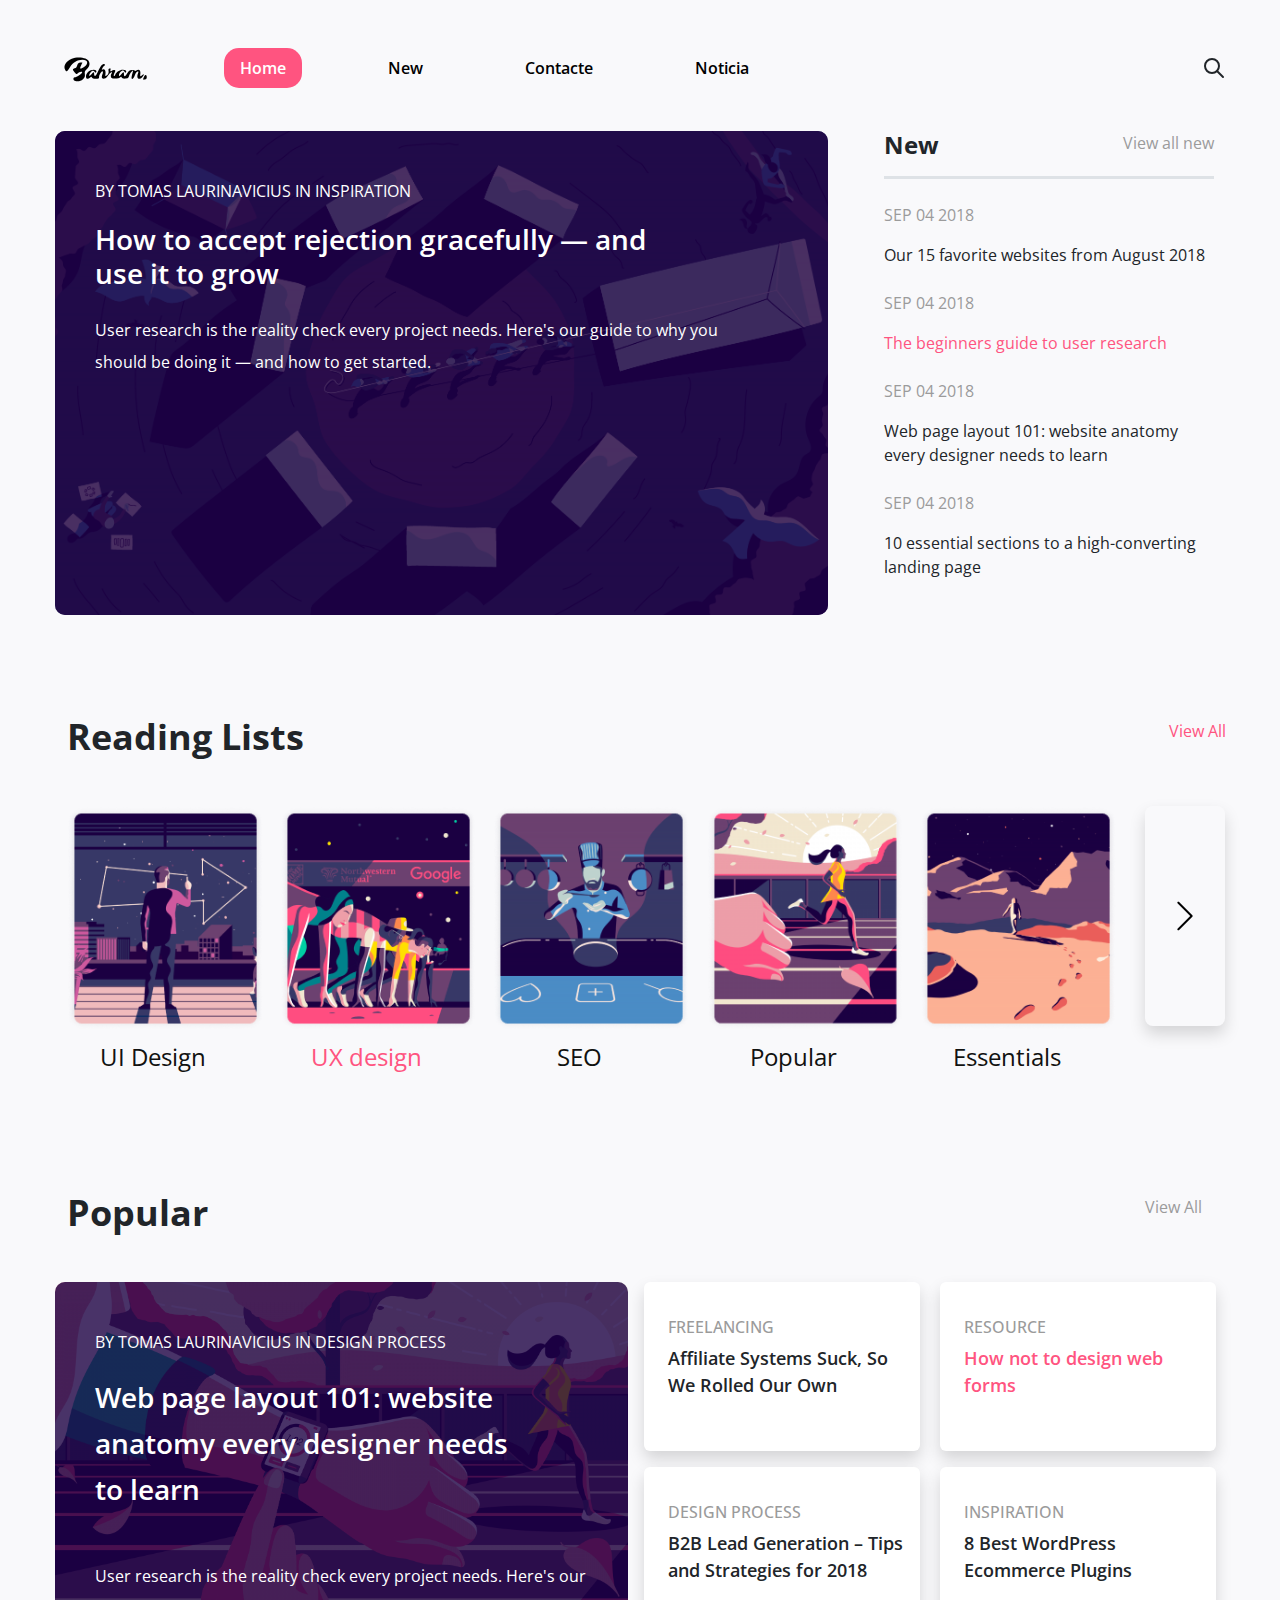
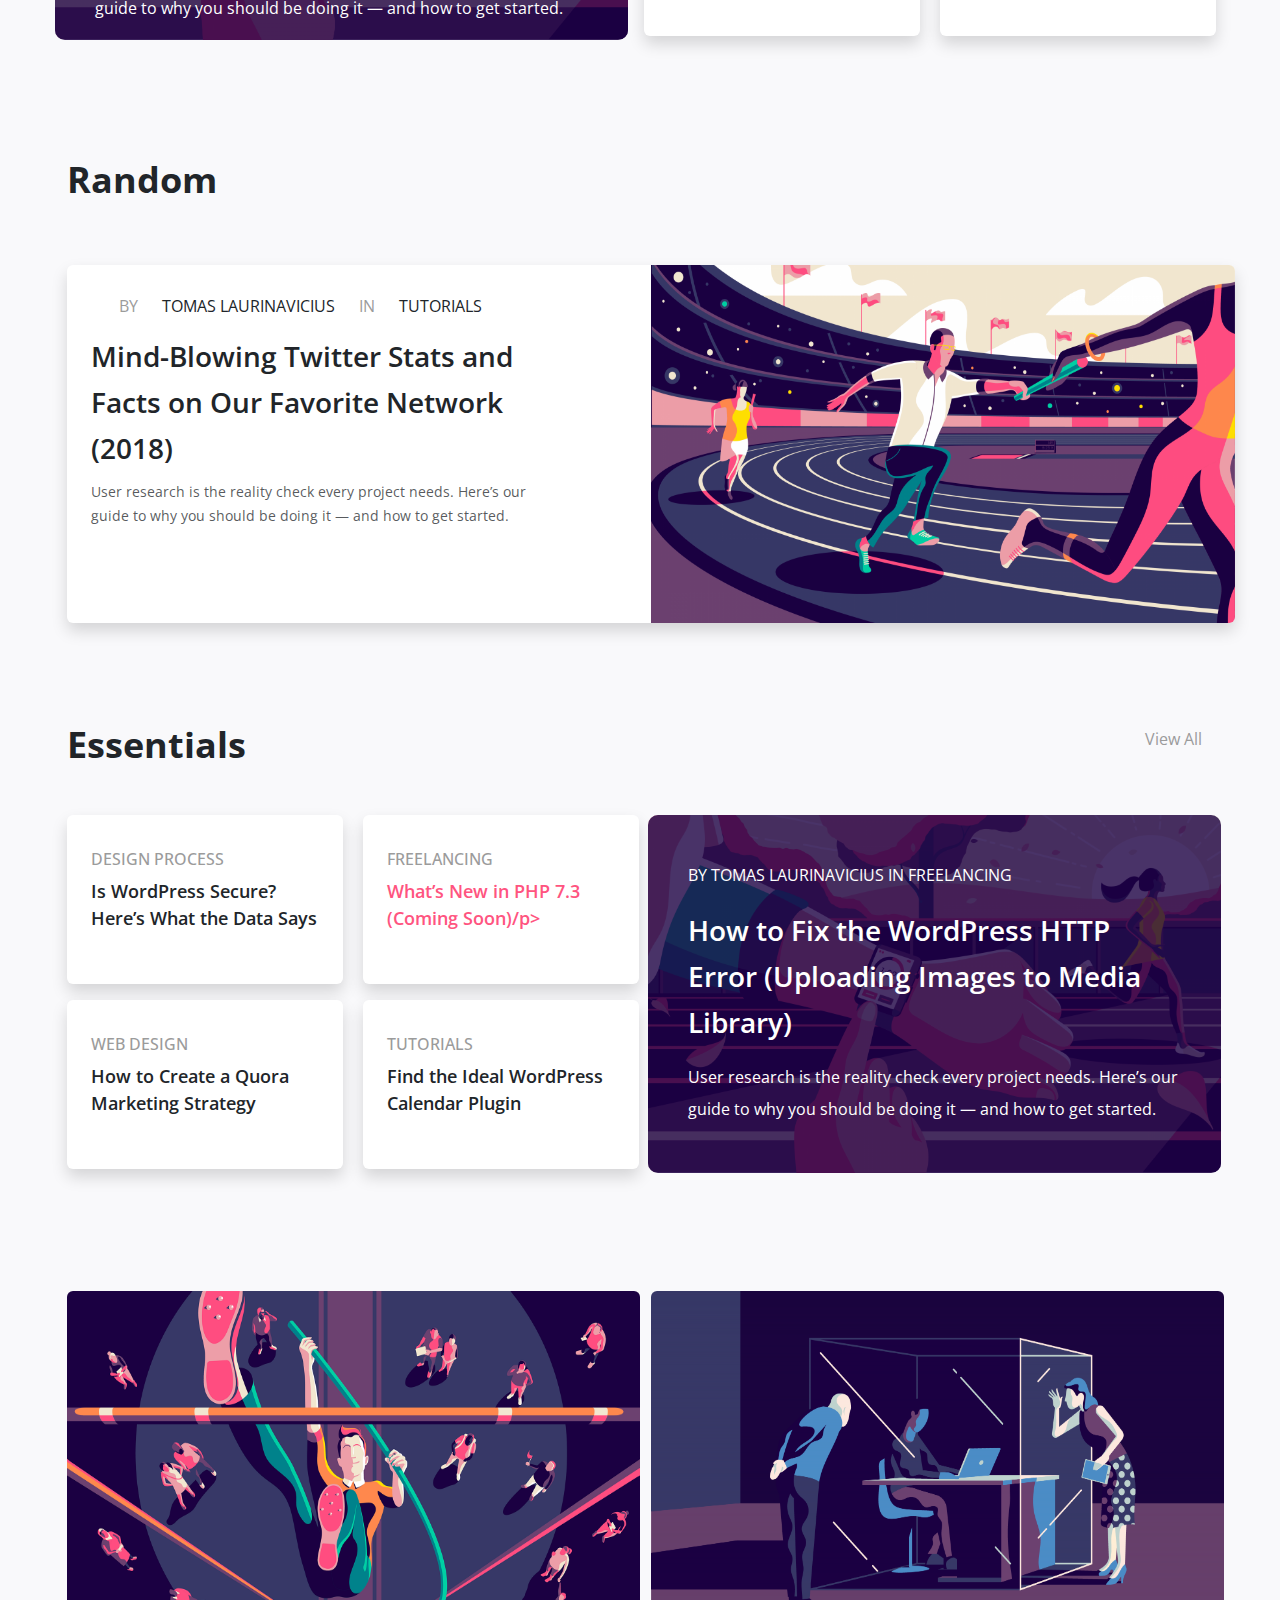
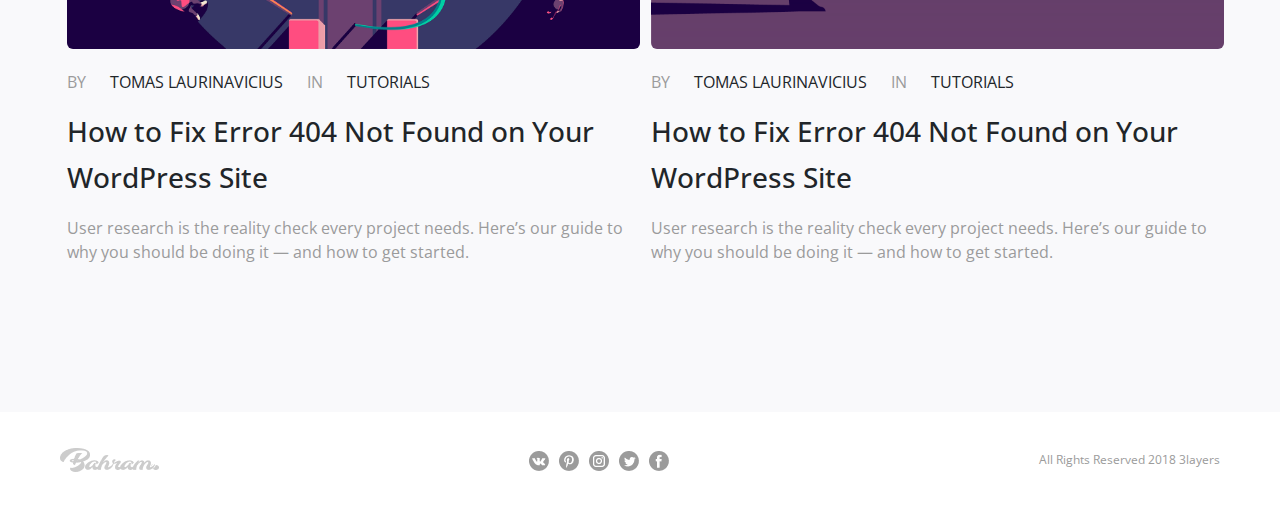
==== commit 6fe8e304: "footer acabat" ====
--- a/index.html
+++ b/index.html
@@ -9,10 +9,40 @@
 </head>
 <body>
     <nav class="nav mt-5 mx-auto" style="width: 1171px; top: 58px; height: 35px; background-color: #F9F9FB;">
-        <img src="img/Group 13.png" alt="">
+        <svg version="1.0" xmlns="http://www.w3.org/2000/svg"
+                width="99px" height="29px" viewBox="0 0 111.000000 35.000000"
+                preserveAspectRatio="xMidYMid meet">
+                <g transform="translate(0.000000,35.000000) scale(0.100000,-0.100000)"
+                fill="#000000" stroke="none">
+                <path d="M160 294 c-70 -30 -105 -88 -80 -133 16 -30 24 -27 58 28 35 58 91
+                91 150 91 73 0 79 -54 11 -94 -37 -22 -47 -15 -28 21 7 16 15 32 17 36 2 5 -9
+                7 -24 5 -22 -2 -30 -10 -38 -35 -5 -18 -14 -33 -20 -33 -6 0 -17 -4 -25 -9
+                -12 -8 -10 -15 12 -40 20 -24 28 -28 34 -18 4 8 20 17 35 21 22 5 26 3 22 -9
+                -7 -18 -66 -55 -88 -55 -21 0 -21 -36 0 -44 33 -13 72 -5 99 19 22 22 26 32
+                23 63 -4 30 0 40 19 56 54 42 49 106 -12 131 -44 19 -120 18 -165 -1z"/>
+                <path d="M517 212 c-9 -10 -28 -44 -42 -75 -24 -56 -45 -68 -45 -26 0 26 -6
+                24 -35 -8 -28 -32 -35 -12 -9 25 18 26 39 28 52 6 6 -11 11 -13 16 -5 24 39
+                -59 43 -98 5 -45 -45 -23 -112 23 -70 16 15 19 15 24 1 4 -10 20 -15 47 -15
+                36 0 40 3 40 24 0 25 34 75 44 65 4 -3 2 -19 -4 -34 -6 -16 -9 -34 -6 -42 9
+                -22 43 -15 65 14 34 46 41 53 53 53 7 0 6 -5 -2 -14 -6 -8 -10 -25 -8 -38 3
+                -20 9 -23 48 -24 26 -1 52 4 61 13 14 12 17 12 22 -1 4 -10 18 -15 43 -13 33
+                2 39 6 46 33 4 17 17 39 29 50 22 19 22 19 15 -6 -4 -14 -10 -37 -13 -52 -9
+                -45 21 -34 37 14 9 24 22 44 32 46 15 3 15 -1 6 -26 -21 -55 12 -82 52 -42 25
+                25 27 49 2 27 -26 -24 -29 -22 -24 18 5 40 -18 56 -49 36 -11 -6 -19 -7 -19
+                -1 0 5 -15 9 -34 8 -29 -1 -38 -7 -56 -40 -25 -44 -40 -49 -40 -13 0 32 -5 31
+                -35 -2 -23 -26 -24 -27 -25 -7 0 22 28 54 48 54 6 0 15 -7 20 -16 6 -11 11
+                -13 16 -5 12 19 -3 31 -38 31 -37 0 -81 -30 -91 -60 -4 -11 -11 -18 -16 -15
+                -5 4 -2 19 6 36 14 27 14 30 0 36 -9 3 -21 1 -28 -6 -17 -17 -26 -13 -20 9 4
+                16 2 19 -12 14 -11 -5 -15 -14 -11 -27 6 -24 -7 -52 -28 -60 -12 -5 -14 0 -9
+                23 6 34 -11 62 -34 53 -13 -5 -13 -3 -4 15 6 11 16 24 21 27 6 3 10 10 10 16
+                0 15 -26 10 -43 -9z"/>
+                <path d="M1032 75 c-16 -35 -15 -37 11 -33 16 2 22 10 22 27 0 34 -19 37 -33
+                6z"/>
+                </g>
+            </svg>
         <a class="nav-link active" href="index.html">Home</a>
-        <a class="nav-link" href="new.html">Blog</a>
-        <a class="nav-link" href="contacte.html">Contacte</a>
+        <a class="nav-link" href="new.html">New</a>
+        <a class="nav-link" href="cçontacte.html">Contacte</a>
         <a class="nav-link" href="noticia.html">Noticia</a>
         <svg class="ms-auto" xmlns="http://www.w3.org/2000/svg" width="24" height="24" viewBox="0 0 24 24" fill="none" stroke="currentColor" stroke-width="2" stroke-linecap="round" stroke-linejoin="round" class="icon icon-tabler icons-tabler-outline icon-tabler-search">
             <path stroke="none" d="M0 0h24v24H0z" fill="none" />
@@ -20,7 +50,7 @@
             <path d="M21 21l-6 -6" />
           </svg>
     </nav>
-    <div class="container-fluid mt-5 mx-auto" style="width: 1171px;"">
+    <div class="container-fluid mt-5 mx-auto" style="width: 1171px;">
         <div class="row">
             <div class="col-8 hero-section">
                 <img src="img/a677a0724cc191592655845a5266a188.png" alt="Background Image" class="background-image">
@@ -34,7 +64,7 @@
               <div class="col-4 flex-column ms-auto" style="width: 354px; height: 453px;">
                 <div class="d-flex pb-2 border-3 border-bottom">
                       <h4>New</h4>
-                      <a class="ms-auto" href="">View all new</a>
+                      <a class="ms-auto" href="new.html">View all new</a>
                 </div>
                     <div class="mt-4" >
                         <p style="color: #9B9B9B;">SEP 04 2018</p>
@@ -217,7 +247,7 @@
         </div>
     </div>    
     <footer style="height: 100px;">
-        <div class="footer-content mt-3">
+        <div class="footer-content mt-3 mb-auto">
           <img  src="img/Group 13 (1).png" alt="">
           <div class="social-icons">
             <img src="img/Social Media.png" alt="">
--- a/style/style.css
+++ b/style/style.css
@@ -264,5 +264,13 @@
   }
 
 
-
-
+/*New.html*/
+header{
+    background-color: #FFFFFF;
+
+}
+
+header h2{
+    font-size: 36px;
+    font-weight: 700;
+}
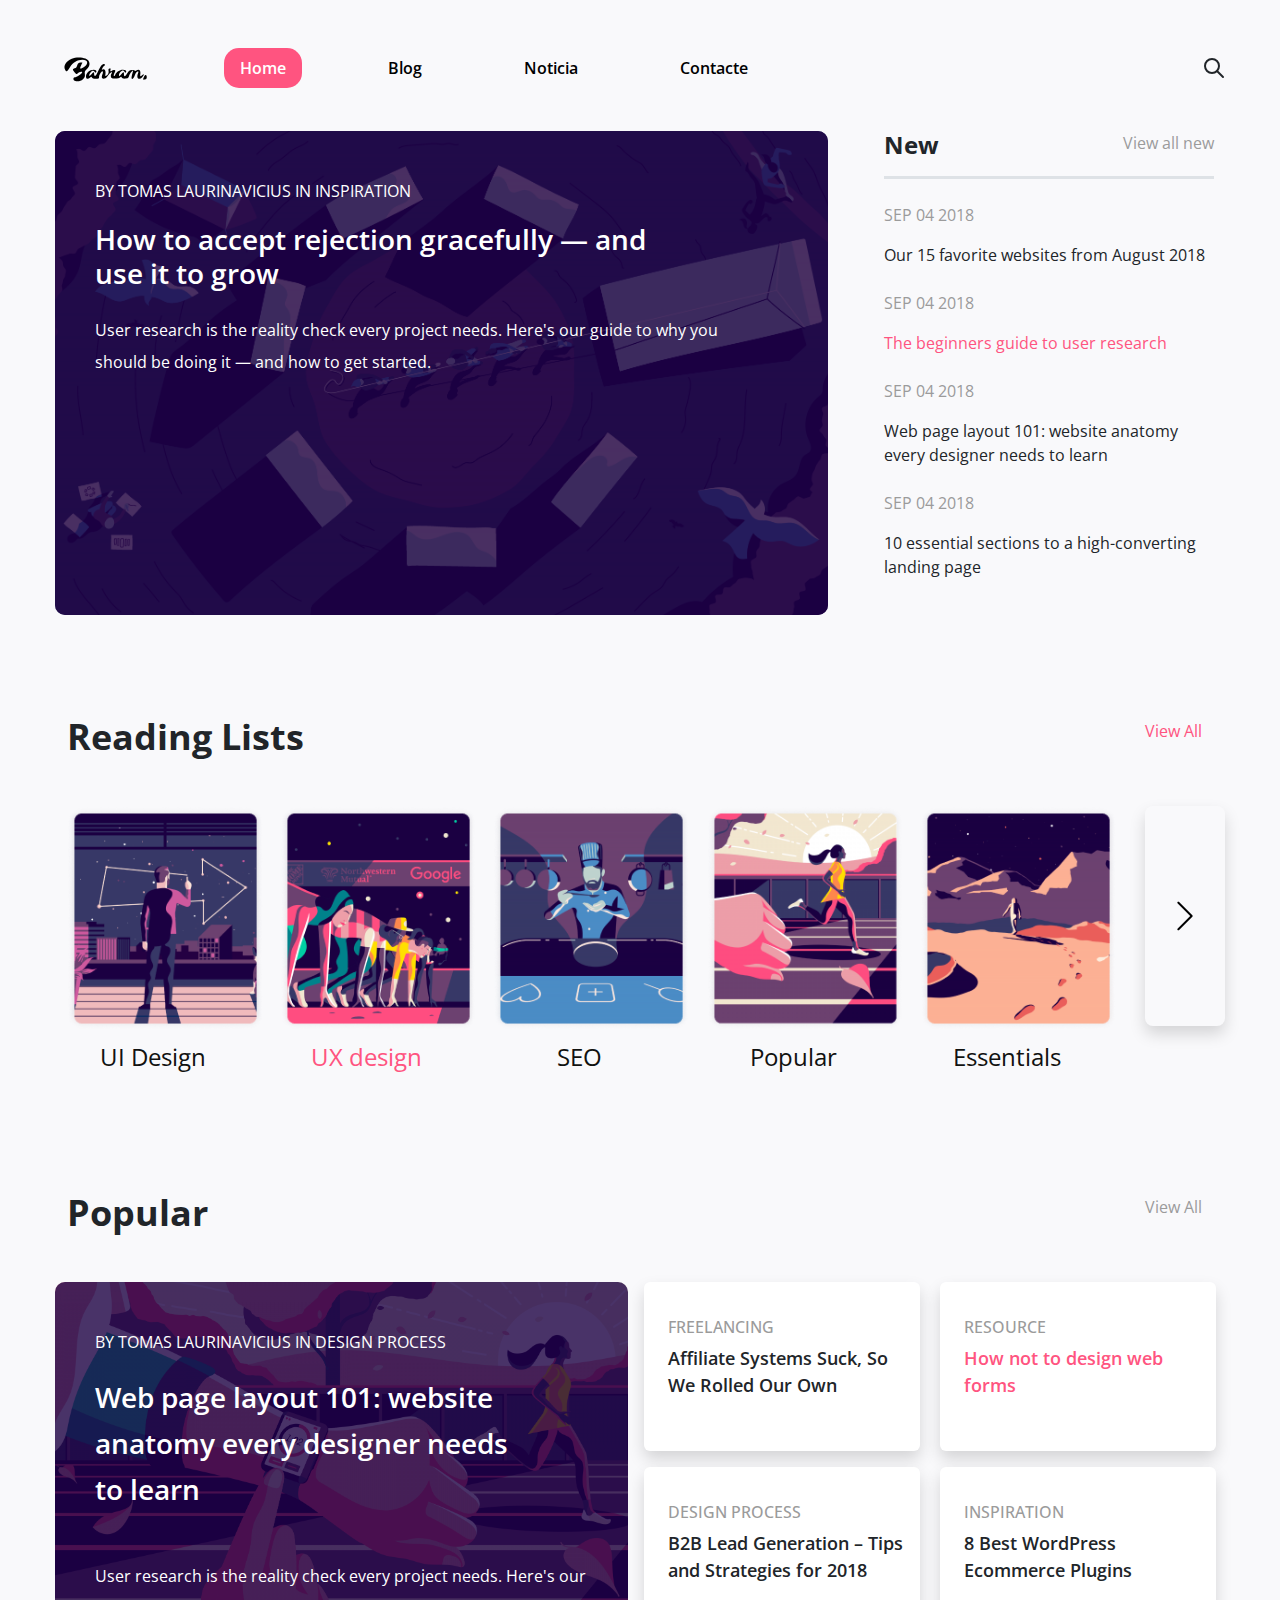
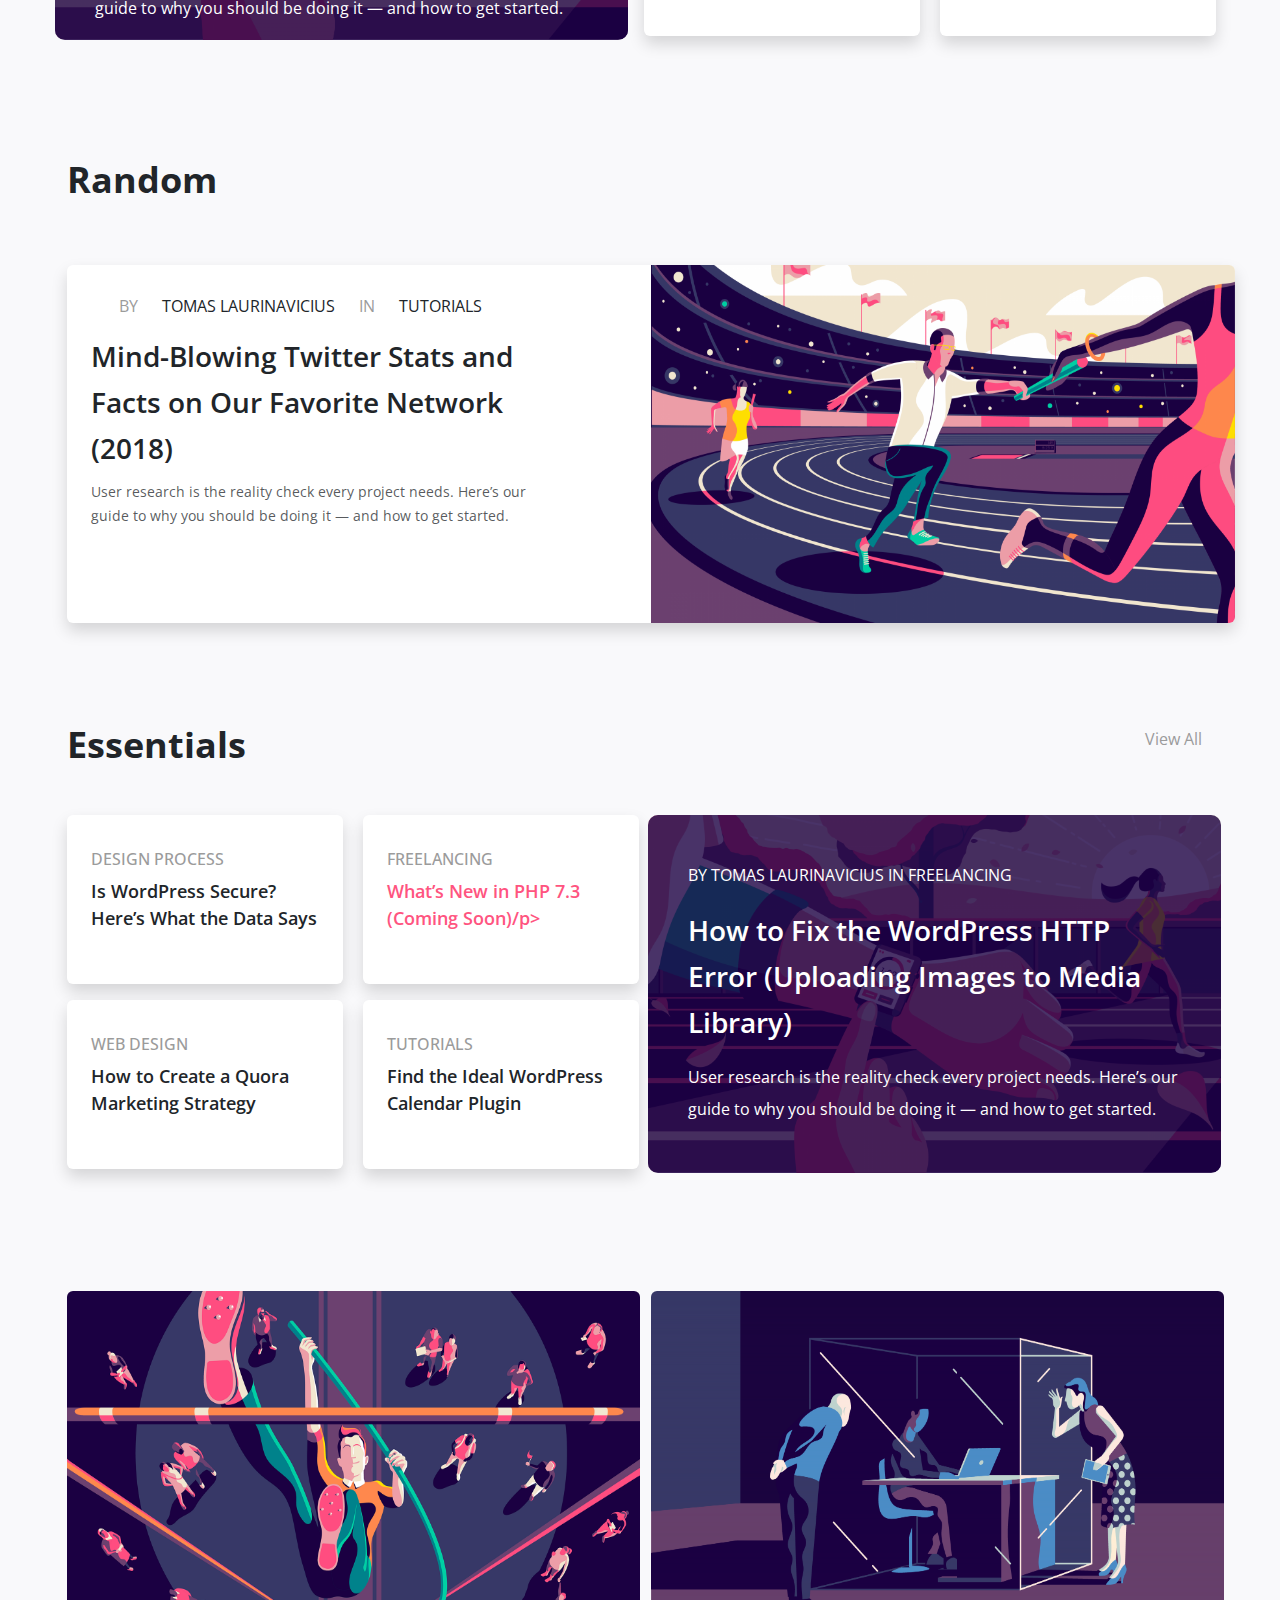
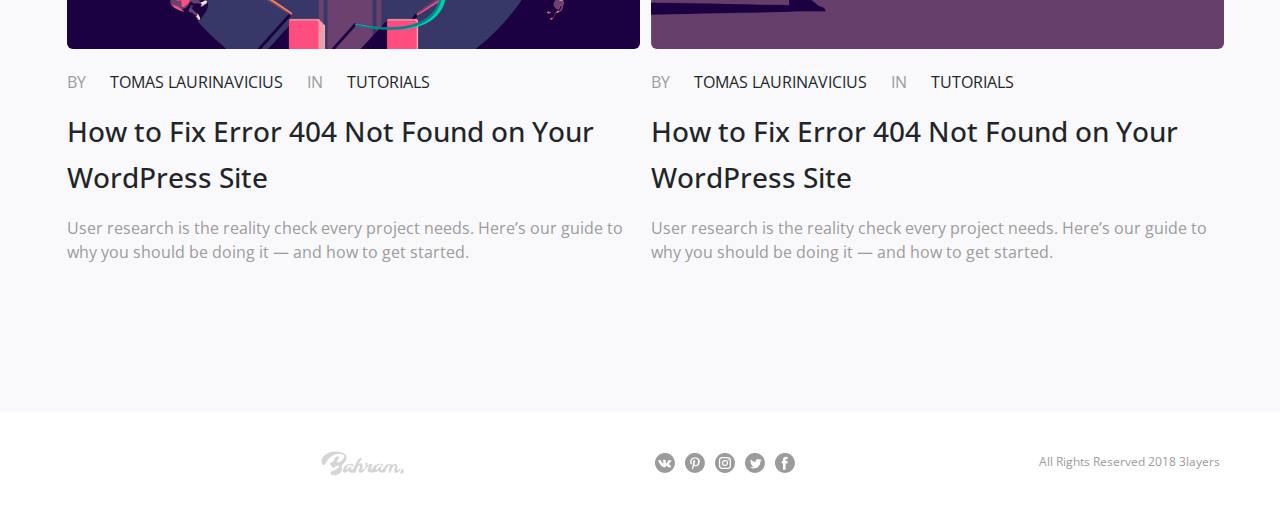
==== commit d15c787e: "pagina acabada" ====
--- a/index.html
+++ b/index.html
@@ -8,7 +8,7 @@
     <title>Home</title>
 </head>
 <body>
-    <nav class="nav mt-5 mx-auto" style="width: 1171px; top: 58px; height: 35px; background-color: #F9F9FB;">
+    <nav class="nav mt-5 mx-auto" style="max-width: 1171px; top: 58px; height: 35px; background-color: #F9F9FB;">
         <svg version="1.0" xmlns="http://www.w3.org/2000/svg"
                 width="99px" height="29px" viewBox="0 0 111.000000 35.000000"
                 preserveAspectRatio="xMidYMid meet">
@@ -41,16 +41,16 @@
                 </g>
             </svg>
         <a class="nav-link active" href="index.html">Home</a>
-        <a class="nav-link" href="new.html">New</a>
-        <a class="nav-link" href="cçontacte.html">Contacte</a>
+        <a class="nav-link" href="blog.html">Blog</a>
         <a class="nav-link" href="noticia.html">Noticia</a>
+        <a class="nav-link" href="contacte.html">Contacte</a>
         <svg class="ms-auto" xmlns="http://www.w3.org/2000/svg" width="24" height="24" viewBox="0 0 24 24" fill="none" stroke="currentColor" stroke-width="2" stroke-linecap="round" stroke-linejoin="round" class="icon icon-tabler icons-tabler-outline icon-tabler-search">
             <path stroke="none" d="M0 0h24v24H0z" fill="none" />
             <path d="M10 10m-7 0a7 7 0 1 0 14 0a7 7 0 1 0 -14 0" />
             <path d="M21 21l-6 -6" />
           </svg>
     </nav>
-    <div class="container-fluid mt-5 mx-auto" style="width: 1171px;">
+    <div class="container-fluid mt-5 mx-auto" style="max-width: 1171px;">
         <div class="row">
             <div class="col-8 hero-section">
                 <img src="img/a677a0724cc191592655845a5266a188.png" alt="Background Image" class="background-image">
@@ -64,7 +64,7 @@
               <div class="col-4 flex-column ms-auto" style="width: 354px; height: 453px;">
                 <div class="d-flex pb-2 border-3 border-bottom">
                       <h4>New</h4>
-                      <a class="ms-auto" href="new.html">View all new</a>
+                      <a class="ms-auto" href="blog.html">View all new</a>
                 </div>
                     <div class="mt-4" >
                         <p style="color: #9B9B9B;">SEP 04 2018</p>
@@ -84,12 +84,12 @@
                 </div>
             </div>  
         </div>
-        <div class="reading-lists" style="width: 1171px; height: 376px;">
+        <div class="reading-lists" style="max-width: 1171px; height: 376px;">
             <div class="d-flex">
                 <h2 class="mb-5">Reading Lists</h2>
                 <a class="ms-auto me-2 p-1" href="">View All</a>
             </div>
-             <div class="targetes row" style="width: 1171px; height: 277px;">
+             <div class="targetes row" style="max-width: 1171px; height: 277px;">
                  <div style="width: 197px; height: 279px;"> 
                     <img class="mb-2" src="img/Card.png" alt="">
                     <p class="text-center">UI Design</p>
@@ -248,7 +248,37 @@
     </div>    
     <footer style="height: 100px;">
         <div class="footer-content mt-3 mb-auto">
-          <img  src="img/Group 13 (1).png" alt="">
+          <<svg version="1.0" xmlns="http://www.w3.org/2000/svg"
+          width="99px" height="29px" viewBox="0 0 111.000000 35.000000"
+          preserveAspectRatio="xMidYMid meet">
+          <g transform="translate(0.000000,35.000000) scale(0.100000,-0.100000)"
+          fill="#CCCC" stroke="none">
+          <path d="M160 294 c-70 -30 -105 -88 -80 -133 16 -30 24 -27 58 28 35 58 91
+          91 150 91 73 0 79 -54 11 -94 -37 -22 -47 -15 -28 21 7 16 15 32 17 36 2 5 -9
+          7 -24 5 -22 -2 -30 -10 -38 -35 -5 -18 -14 -33 -20 -33 -6 0 -17 -4 -25 -9
+          -12 -8 -10 -15 12 -40 20 -24 28 -28 34 -18 4 8 20 17 35 21 22 5 26 3 22 -9
+          -7 -18 -66 -55 -88 -55 -21 0 -21 -36 0 -44 33 -13 72 -5 99 19 22 22 26 32
+          23 63 -4 30 0 40 19 56 54 42 49 106 -12 131 -44 19 -120 18 -165 -1z"/>
+          <path d="M517 212 c-9 -10 -28 -44 -42 -75 -24 -56 -45 -68 -45 -26 0 26 -6
+          24 -35 -8 -28 -32 -35 -12 -9 25 18 26 39 28 52 6 6 -11 11 -13 16 -5 24 39
+          -59 43 -98 5 -45 -45 -23 -112 23 -70 16 15 19 15 24 1 4 -10 20 -15 47 -15
+          36 0 40 3 40 24 0 25 34 75 44 65 4 -3 2 -19 -4 -34 -6 -16 -9 -34 -6 -42 9
+          -22 43 -15 65 14 34 46 41 53 53 53 7 0 6 -5 -2 -14 -6 -8 -10 -25 -8 -38 3
+          -20 9 -23 48 -24 26 -1 52 4 61 13 14 12 17 12 22 -1 4 -10 18 -15 43 -13 33
+          2 39 6 46 33 4 17 17 39 29 50 22 19 22 19 15 -6 -4 -14 -10 -37 -13 -52 -9
+          -45 21 -34 37 14 9 24 22 44 32 46 15 3 15 -1 6 -26 -21 -55 12 -82 52 -42 25
+          25 27 49 2 27 -26 -24 -29 -22 -24 18 5 40 -18 56 -49 36 -11 -6 -19 -7 -19
+          -1 0 5 -15 9 -34 8 -29 -1 -38 -7 -56 -40 -25 -44 -40 -49 -40 -13 0 32 -5 31
+          -35 -2 -23 -26 -24 -27 -25 -7 0 22 28 54 48 54 6 0 15 -7 20 -16 6 -11 11
+          -13 16 -5 12 19 -3 31 -38 31 -37 0 -81 -30 -91 -60 -4 -11 -11 -18 -16 -15
+          -5 4 -2 19 6 36 14 27 14 30 0 36 -9 3 -21 1 -28 -6 -17 -17 -26 -13 -20 9 4
+          16 2 19 -12 14 -11 -5 -15 -14 -11 -27 6 -24 -7 -52 -28 -60 -12 -5 -14 0 -9
+          23 6 34 -11 62 -34 53 -13 -5 -13 -3 -4 15 6 11 16 24 21 27 6 3 10 10 10 16
+          0 15 -26 10 -43 -9z"/>
+          <path d="M1032 75 c-16 -35 -15 -37 11 -33 16 2 22 10 22 27 0 34 -19 37 -33
+          6z"/>
+          </g>
+      </svg>
           <div class="social-icons">
             <img src="img/Social Media.png" alt="">
           </div>
--- a/style/style.css
+++ b/style/style.css
@@ -3,6 +3,7 @@
 :root{
     --pink: #FF5480;
     --gray: #9B9B9B;
+    --blue: #27AEFF;
 }
 
 body{
